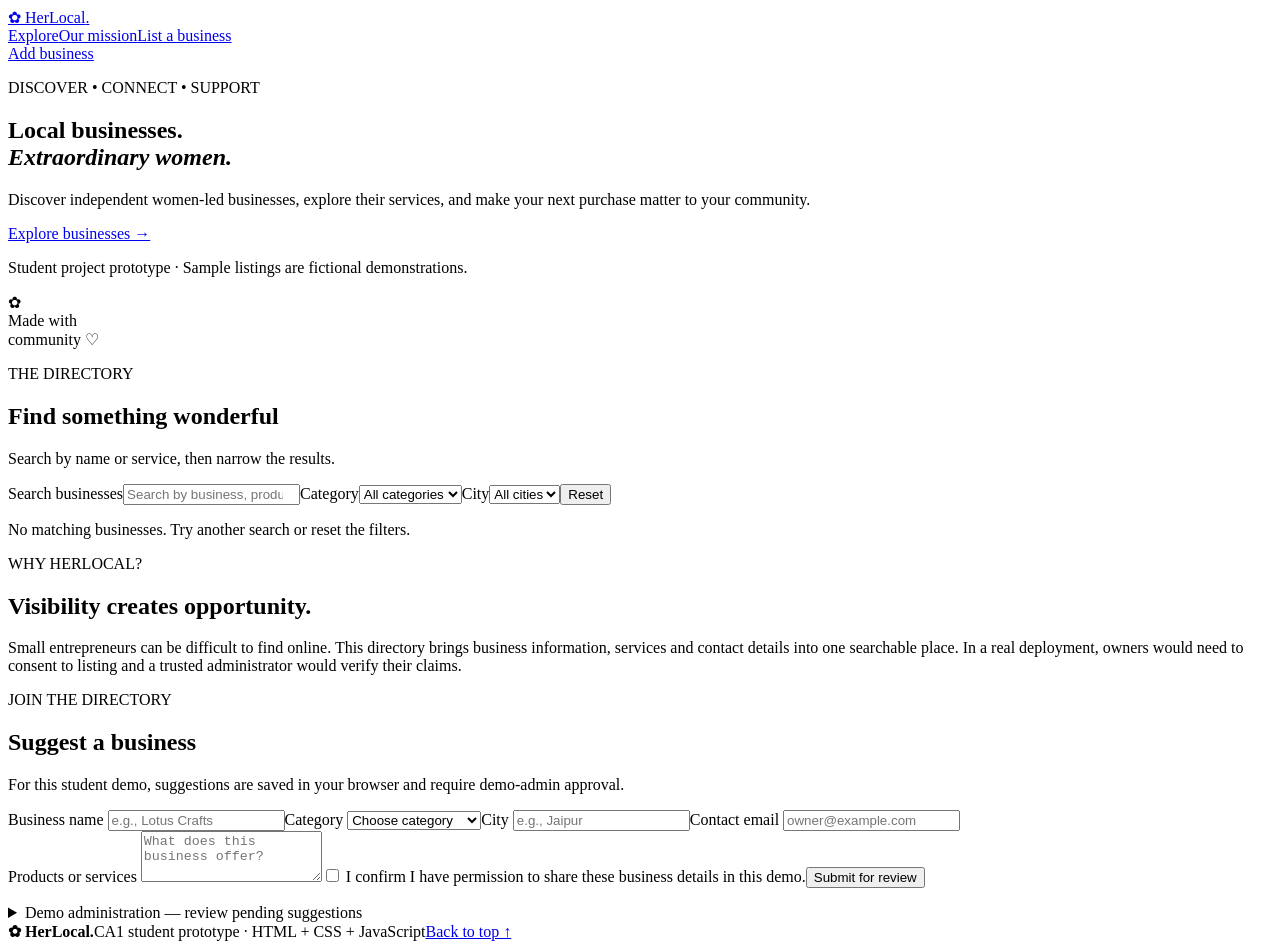
==== index.html @ 7a28ad36 "Added index.html" ====
<!doctype html>
<html lang="en">
<head>
  <meta charset="UTF-8">
  <meta name="viewport" content="width=device-width, initial-scale=1">
  <meta name="description" content="Discover local women-led businesses and services.">
  <title>HerLocal | Women-led business directory</title>
  <link rel="stylesheet" href="style.css">
  <script src="script.js" defer></script>
</head>
<body>
  <header class="site-header">
    <nav class="container nav" aria-label="Main navigation">
      <a class="brand" href="#home">✿ HerLocal<span class="brand-dot">.</span></a>
      <div class="nav-links"><a href="#directory">Explore</a><a href="#about">Our mission</a><a href="#submit">List a business</a></div>
      <a href="#submit" class="button small">Add business</a>
    </nav>
  </header>
  <main id="home">
    <section class="hero"><div class="container hero-layout"><div>
      <p class="eyebrow">DISCOVER • CONNECT • SUPPORT</p>
      <h1>Local businesses.<br><em>Extraordinary women.</em></h1>
      <p class="hero-copy">Discover independent women-led businesses, explore their services, and make your next purchase matter to your community.</p>
      <a class="button" href="#directory">Explore businesses →</a>
      <p class="demo-note">Student project prototype · Sample listings are fictional demonstrations.</p>
    </div><div class="hero-visual" aria-hidden="true"><span class="hero-symbol">✿</span><div class="hero-sticker">Made with<br>community ♡</div></div></div></section>
    <section id="directory" class="section container"><div class="section-heading"><div><p class="eyebrow">THE DIRECTORY</p><h2>Find something wonderful</h2><p>Search by name or service, then narrow the results.</p></div><span id="resultCount" class="result-count" aria-live="polite"></span></div>
      <div class="filters"><label class="sr-only" for="search">Search businesses</label><input id="search" type="search" placeholder="Search by business, product or service…"><label class="sr-only" for="category">Category</label><select id="category"><option value="all">All categories</option></select><label class="sr-only" for="city">City</label><select id="city"><option value="all">All cities</option></select><button class="button secondary" id="clearFilters" type="button">Reset</button></div>
      <div id="cards" class="card-grid" aria-live="polite"></div><p id="emptyState" class="empty hidden">No matching businesses. Try another search or reset the filters.</p>
    </section>
    <section id="about" class="mission"><div class="container mission-grid"><div><p class="eyebrow">WHY HERLOCAL?</p><h2>Visibility creates opportunity.</h2></div><p>Small entrepreneurs can be difficult to find online. This directory brings business information, services and contact details into one searchable place. In a real deployment, owners would need to consent to listing and a trusted administrator would verify their claims.</p></div></section>
    <section id="submit" class="section container"><div class="section-heading"><div><p class="eyebrow">JOIN THE DIRECTORY</p><h2>Suggest a business</h2><p>For this student demo, suggestions are saved in your browser and require demo-admin approval.</p></div></div>
      <form id="businessForm" class="form-panel"><div class="form-grid"><label>Business name <input name="name" maxlength="70" required placeholder="e.g., Lotus Crafts"></label><label>Category <select name="category" required><option value="">Choose category</option><option>Handmade</option><option>Food & Beverage</option><option>Clothing</option><option>Beauty & Wellness</option><option>Services</option></select></label><label>City <input name="city" maxlength="50" required placeholder="e.g., Jaipur"></label><label>Contact email <input name="email" type="email" maxlength="100" required placeholder="owner@example.com"></label></div><label>Products or services <textarea name="description" minlength="15" maxlength="300" required rows="3" placeholder="What does this business offer?"></textarea></label><label class="check"><input type="checkbox" name="consent" required> I confirm I have permission to share these business details in this demo.</label><button type="submit" class="button">Submit for review</button><p id="formStatus" role="status"></p></form>
    </section>
    <section id="admin" class="section admin-section container"><details><summary>Demo administration — review pending suggestions</summary><p class="demo-note">Learning-only client-side approval. This is not secure authentication or real identity verification.</p><div id="pending"></div></details></section>
  </main>
  <footer><div class="container footer-inner"><strong>✿ HerLocal.</strong><span>CA1 student prototype · HTML + CSS + JavaScript</span><a href="#home">Back to top ↑</a></div></footer>
  <dialog id="businessDialog" aria-labelledby="dialogTitle"><button class="close" id="closeDialog" aria-label="Close details">×</button><div id="dialogBody"></div></dialog>
</body>
</html>
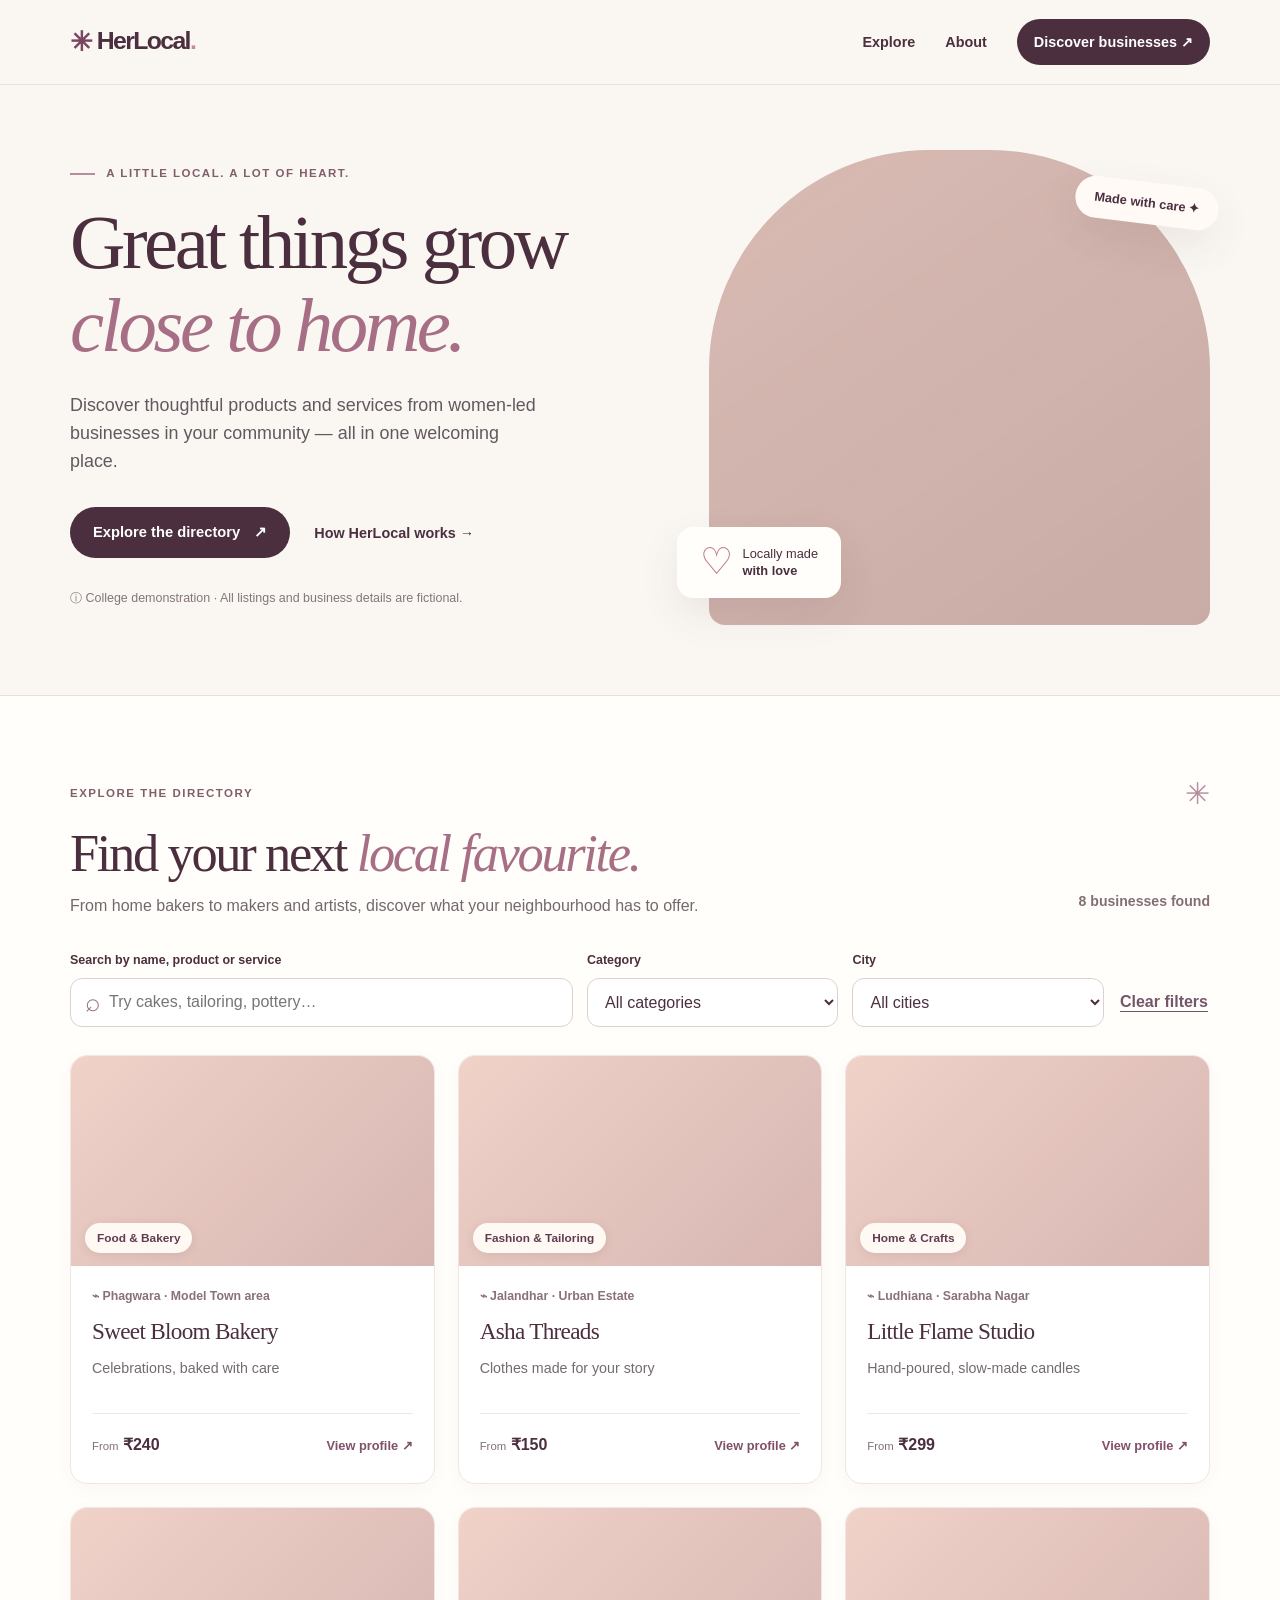
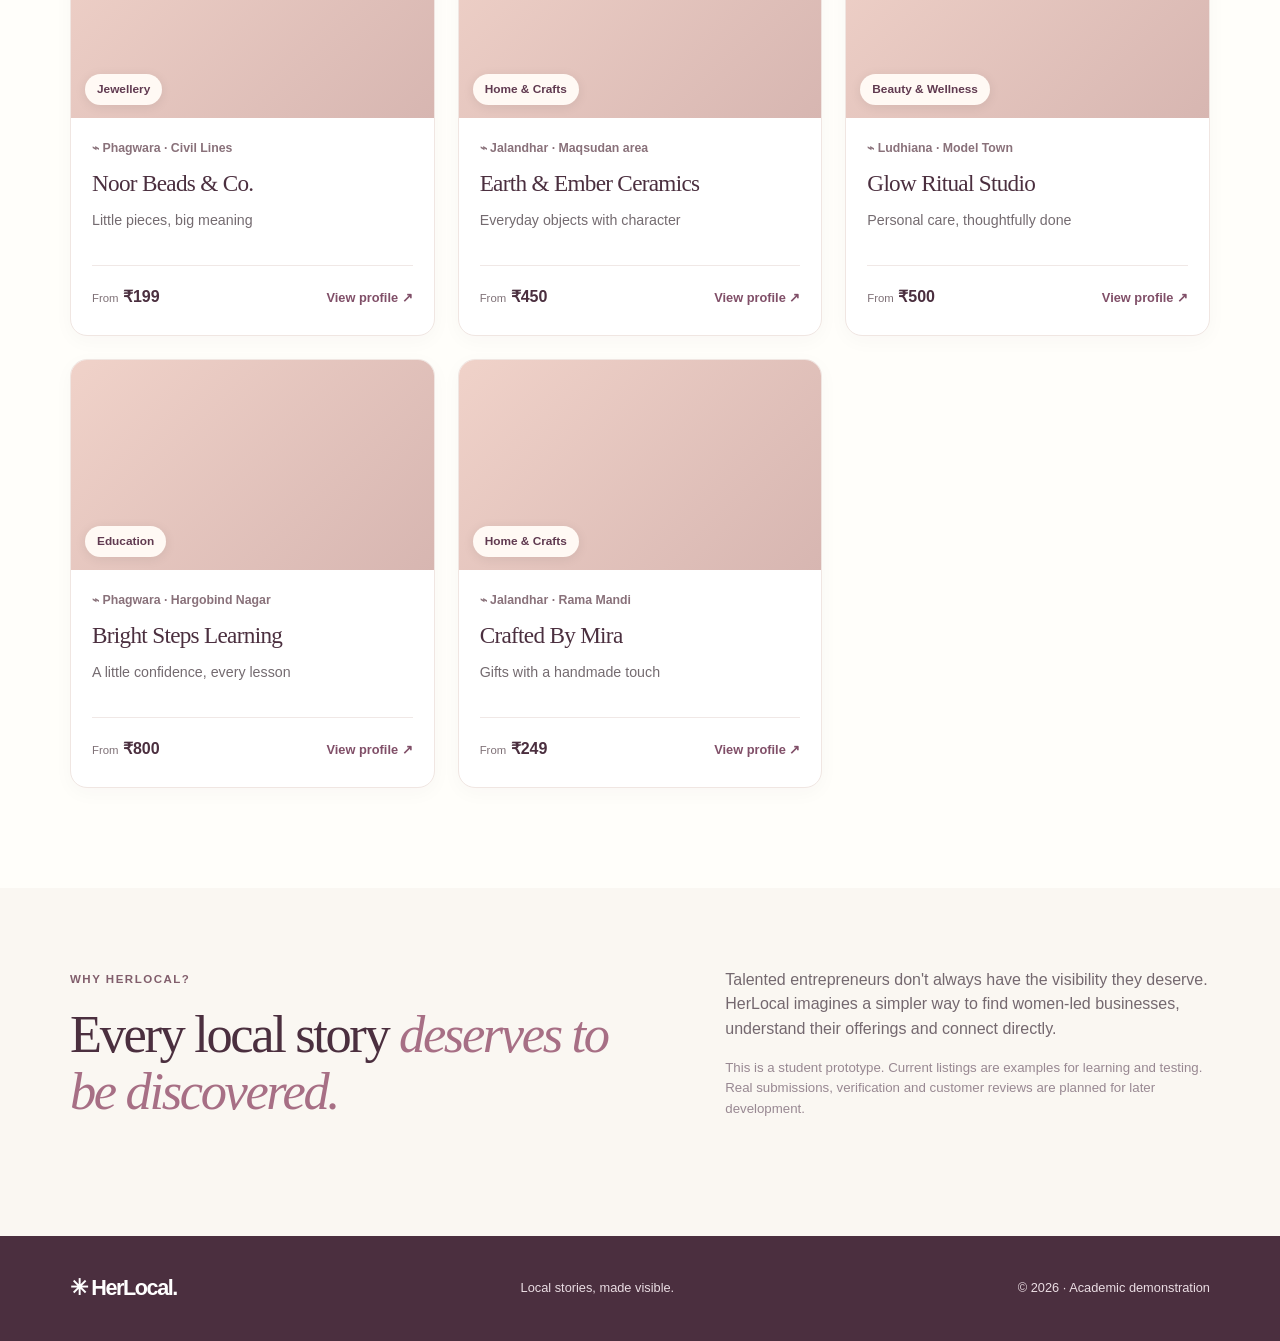
==== commit f5370aed: "Build directory and business profiles" ====
--- a/index.html
+++ b/index.html
@@ -1,40 +1,96 @@
-<!doctype html>
+<!DOCTYPE html>
 <html lang="en">
 <head>
   <meta charset="UTF-8">
-  <meta name="viewport" content="width=device-width, initial-scale=1">
-  <meta name="description" content="Discover local women-led businesses and services.">
-  <title>HerLocal | Women-led business directory</title>
-  <link rel="stylesheet" href="style.css">
-  <script src="script.js" defer></script>
+  <meta name="viewport" content="width=device-width, initial-scale=1.0">
+  <meta name="description" content="HerLocal is a college prototype for discovering women-led local businesses.">
+  <title>HerLocal | Discover women-led local businesses</title>
+  <link rel="stylesheet" href="css/style.css">
+  <script src="js/data.js" defer></script>
+  <script src="js/app.js" defer></script>
 </head>
 <body>
+  <a class="skip-link" href="#directory">Skip to directory</a>
+
   <header class="site-header">
-    <nav class="container nav" aria-label="Main navigation">
-      <a class="brand" href="#home">✿ HerLocal<span class="brand-dot">.</span></a>
-      <div class="nav-links"><a href="#directory">Explore</a><a href="#about">Our mission</a><a href="#submit">List a business</a></div>
-      <a href="#submit" class="button small">Add business</a>
+    <nav class="nav container" aria-label="Main navigation">
+      <a class="brand" href="#top" aria-label="HerLocal home"><span class="brand-mark" aria-hidden="true">✳</span> HerLocal<span class="brand-dot">.</span></a>
+      <div class="nav-links">
+        <a href="#directory">Explore</a>
+        <a href="#about">About</a>
+        <a class="nav-action" href="#directory">Discover businesses <span aria-hidden="true">↗</span></a>
+      </div>
     </nav>
   </header>
-  <main id="home">
-    <section class="hero"><div class="container hero-layout"><div>
-      <p class="eyebrow">DISCOVER • CONNECT • SUPPORT</p>
-      <h1>Local businesses.<br><em>Extraordinary women.</em></h1>
-      <p class="hero-copy">Discover independent women-led businesses, explore their services, and make your next purchase matter to your community.</p>
-      <a class="button" href="#directory">Explore businesses →</a>
-      <p class="demo-note">Student project prototype · Sample listings are fictional demonstrations.</p>
-    </div><div class="hero-visual" aria-hidden="true"><span class="hero-symbol">✿</span><div class="hero-sticker">Made with<br>community ♡</div></div></div></section>
-    <section id="directory" class="section container"><div class="section-heading"><div><p class="eyebrow">THE DIRECTORY</p><h2>Find something wonderful</h2><p>Search by name or service, then narrow the results.</p></div><span id="resultCount" class="result-count" aria-live="polite"></span></div>
-      <div class="filters"><label class="sr-only" for="search">Search businesses</label><input id="search" type="search" placeholder="Search by business, product or service…"><label class="sr-only" for="category">Category</label><select id="category"><option value="all">All categories</option></select><label class="sr-only" for="city">City</label><select id="city"><option value="all">All cities</option></select><button class="button secondary" id="clearFilters" type="button">Reset</button></div>
-      <div id="cards" class="card-grid" aria-live="polite"></div><p id="emptyState" class="empty hidden">No matching businesses. Try another search or reset the filters.</p>
+
+  <main id="top">
+    <section class="hero container" aria-labelledby="hero-title">
+      <div class="hero-copy">
+        <p class="eyebrow"><span class="eyebrow-line"></span> A little local. A lot of heart.</p>
+        <h1 id="hero-title">Great things grow <em>close to home.</em></h1>
+        <p class="hero-description">Discover thoughtful products and services from women-led businesses in your community — all in one welcoming place.</p>
+        <div class="hero-actions">
+          <a class="button button-primary" href="#directory">Explore the directory <span aria-hidden="true">↗</span></a>
+          <a class="text-link" href="#about">How HerLocal works <span aria-hidden="true">→</span></a>
+        </div>
+        <p class="prototype-note"><span aria-hidden="true">ⓘ</span> College demonstration · All listings and business details are fictional.</p>
+      </div>
+      <div class="hero-visual" role="img" aria-label="Illustrative stock photograph of an artisan making candles">
+        <span class="hero-corner-label">Made with care <span aria-hidden="true">✦</span></span>
+        <div class="hero-photo" aria-hidden="true"></div>
+        <div class="hero-visual-badge" aria-hidden="true"><span>♡</span><span>Locally made<br><strong>with love</strong></span></div>
+      </div>
     </section>
-    <section id="about" class="mission"><div class="container mission-grid"><div><p class="eyebrow">WHY HERLOCAL?</p><h2>Visibility creates opportunity.</h2></div><p>Small entrepreneurs can be difficult to find online. This directory brings business information, services and contact details into one searchable place. In a real deployment, owners would need to consent to listing and a trusted administrator would verify their claims.</p></div></section>
-    <section id="submit" class="section container"><div class="section-heading"><div><p class="eyebrow">JOIN THE DIRECTORY</p><h2>Suggest a business</h2><p>For this student demo, suggestions are saved in your browser and require demo-admin approval.</p></div></div>
-      <form id="businessForm" class="form-panel"><div class="form-grid"><label>Business name <input name="name" maxlength="70" required placeholder="e.g., Lotus Crafts"></label><label>Category <select name="category" required><option value="">Choose category</option><option>Handmade</option><option>Food & Beverage</option><option>Clothing</option><option>Beauty & Wellness</option><option>Services</option></select></label><label>City <input name="city" maxlength="50" required placeholder="e.g., Jaipur"></label><label>Contact email <input name="email" type="email" maxlength="100" required placeholder="owner@example.com"></label></div><label>Products or services <textarea name="description" minlength="15" maxlength="300" required rows="3" placeholder="What does this business offer?"></textarea></label><label class="check"><input type="checkbox" name="consent" required> I confirm I have permission to share these business details in this demo.</label><button type="submit" class="button">Submit for review</button><p id="formStatus" role="status"></p></form>
+
+    <section class="directory-section" id="directory" aria-labelledby="directory-title">
+      <div class="container">
+        <div class="section-topline"><span class="eyebrow">EXPLORE THE DIRECTORY</span><span class="section-decoration" aria-hidden="true">✳</span></div>
+        <div class="section-heading">
+          <div>
+            <h2 id="directory-title">Find your next <em>local favourite.</em></h2>
+            <p>From home bakers to makers and artists, discover what your neighbourhood has to offer.</p>
+          </div>
+          <p class="results-count" id="results-count" role="status" aria-live="polite">Loading businesses…</p>
+        </div>
+
+        <form class="filters" id="filters" role="search" autocomplete="off">
+          <div class="filter-field search-field">
+            <label for="search-input">Search by name, product or service</label>
+            <div class="input-wrap"><span aria-hidden="true">⌕</span><input id="search-input" name="query" type="search" placeholder="Try cakes, tailoring, pottery…"></div>
+          </div>
+          <div class="filter-field">
+            <label for="category-filter">Category</label>
+            <select id="category-filter" name="category"><option value="all">All categories</option></select>
+          </div>
+          <div class="filter-field">
+            <label for="city-filter">City</label>
+            <select id="city-filter" name="city"><option value="all">All cities</option></select>
+          </div>
+          <button class="reset-button" id="reset-filters" type="button">Clear filters</button>
+        </form>
+
+        <div class="business-grid" id="business-grid" aria-label="Business listings"></div>
+        <div class="empty-state" id="empty-state" hidden>
+          <span aria-hidden="true">✳</span>
+          <h3>No businesses found</h3>
+          <p>Try a different search term or reset your filters.</p>
+          <button class="button button-primary" id="empty-reset" type="button">Show all businesses</button>
+        </div>
+      </div>
     </section>
-    <section id="admin" class="section admin-section container"><details><summary>Demo administration — review pending suggestions</summary><p class="demo-note">Learning-only client-side approval. This is not secure authentication or real identity verification.</p><div id="pending"></div></details></section>
+
+    <section class="about-section container" id="about" aria-labelledby="about-title">
+      <div class="about-lead"><p class="eyebrow">WHY HERLOCAL?</p><h2 id="about-title">Every local story <em>deserves to be discovered.</em></h2></div>
+      <div class="about-copy"><p>Talented entrepreneurs don't always have the visibility they deserve. HerLocal imagines a simpler way to find women-led businesses, understand their offerings and connect directly.</p><p class="about-fineprint">This is a student prototype. Current listings are examples for learning and testing. Real submissions, verification and customer reviews are planned for later development.</p></div>
+    </section>
   </main>
-  <footer><div class="container footer-inner"><strong>✿ HerLocal.</strong><span>CA1 student prototype · HTML + CSS + JavaScript</span><a href="#home">Back to top ↑</a></div></footer>
-  <dialog id="businessDialog" aria-labelledby="dialogTitle"><button class="close" id="closeDialog" aria-label="Close details">×</button><div id="dialogBody"></div></dialog>
+
+  <footer class="site-footer"><div class="container footer-inner"><span class="brand brand-footer">✳ HerLocal.</span><span>Local stories, made visible.</span><span>© 2026 · Academic demonstration</span></div></footer>
+
+  <!-- Native dialog provides accessible modal behavior, including Escape to close. -->
+  <dialog id="profile-dialog" aria-labelledby="profile-title">
+    <button class="dialog-close" type="button" id="close-dialog" aria-label="Close business profile">×</button>
+    <div id="profile-content"></div>
+  </dialog>
 </body>
 </html>
--- a/css/style.css
+++ b/css/style.css
@@ -0,0 +1,668 @@
+/* HerLocal visual system: warm, accessible, minimal and responsive. */
+:root {
+  --ivory: #faf7f2;
+  --paper: #fffefa;
+  --plum: #4b2f3f;
+  --accent: #78465f;
+  --muted: #74686f;
+  --blush: #f4e5e4;
+  --line: #e8dedb;
+  --shadow: 0 16px 40px rgb(75 47 63 / 9%);
+}
+* {
+  box-sizing: border-box;
+}
+html {
+  scroll-behavior: smooth;
+}
+body {
+  margin: 0;
+  color: var(--plum);
+  background: var(--ivory);
+  font-family: "Segoe UI", Arial, sans-serif;
+  line-height: 1.55;
+}
+button, input, select {
+  font: inherit;
+}
+a {
+  color: inherit;
+  text-decoration: none;
+}
+button {
+  cursor: pointer;
+}
+img {
+  display: block;
+  width: 100%;
+}
+.container {
+  width: min(1140px, calc(100% - 44px));
+  margin-inline: auto;
+}
+:focus-visible {
+  outline: 3px solid #a16d90;
+  outline-offset: 3px;
+}
+.skip-link {
+  position: absolute;
+  left: 12px;
+  top: -80px;
+  z-index: 40;
+  background: white;
+  padding: 10px 15px;
+}
+.skip-link:focus {
+  top: 10px;
+}
+.site-header {
+  border-bottom: 1px solid #e9e1dd;
+  background: var(--ivory);
+}
+.nav {
+  display: flex;
+  min-height: 84px;
+  align-items: center;
+  justify-content: space-between;
+  gap: 24px;
+}
+.brand {
+  font-size: 1.55rem;
+  font-weight: 800;
+  letter-spacing: -.065em;
+  white-space: nowrap;
+}
+.brand-mark {
+  font-size: 1.7rem;
+  color: var(--accent);
+  vertical-align: -.08em;
+}
+.brand-dot {
+  color: #c08ca1;
+}
+.nav-links {
+  display: flex;
+  align-items: center;
+  gap: 30px;
+  font-size: .9rem;
+  font-weight: 600;
+}
+.nav-links a:not(.nav-action):hover, .text-link:hover {
+  color: var(--accent);
+}
+.nav-action {
+  background: var(--plum);
+  color: white;
+  padding: 12px 17px;
+  border-radius: 100px;
+}
+.nav-action:hover, .button-primary:hover {
+  background: #6a4357;
+}
+.hero {
+  min-height: 610px;
+  display: grid;
+  grid-template-columns: 1.08fr .92fr;
+  align-items: center;
+  gap: 50px;
+  padding-block: 64px 70px;
+}
+.eyebrow {
+  margin: 0;
+  font-weight: 800;
+  font-size: .72rem;
+  letter-spacing: .13em;
+  color: #815e6c;
+  text-transform: uppercase;
+}
+.eyebrow-line {
+  display: inline-block;
+  width: 25px;
+  height: 2px;
+  vertical-align: middle;
+  background: #b58da0;
+  margin-right: 7px;
+}
+h1, h2, h3, p {
+  margin-top: 0;
+}
+h1, h2 {
+  font-family: Georgia, "Times New Roman", serif;
+  letter-spacing: -.045em;
+  line-height: 1.08;
+}
+h1 {
+  font-size: clamp(3.15rem, 6vw, 5.6rem);
+  max-width: 650px;
+  margin: 19px 0 24px;
+  font-weight: 500;
+}
+h1 em, h2 em {
+  color: #a76f85;
+  font-weight: 400;
+}
+.hero-description {
+  font-size: 1.12rem;
+  max-width: 480px;
+  color: #635860;
+}
+.hero-actions {
+  display: flex;
+  flex-wrap: wrap;
+  align-items: center;
+  gap: 24px;
+  margin-top: 32px;
+}
+.button {
+  border: 0;
+  border-radius: 100px;
+  padding: 14px 23px;
+  display: inline-flex;
+  align-items: center;
+  justify-content: center;
+  gap: 14px;
+  font-weight: 700;
+  font-size: .92rem;
+  transition: background .2s, transform .2s;
+}
+.button:hover {
+  transform: translateY(-2px);
+}
+.button-primary {
+  color: white;
+  background: var(--plum);
+}
+.text-link {
+  font-size: .9rem;
+  font-weight: 700;
+}
+.prototype-note {
+  margin: 31px 0 0;
+  max-width: 460px;
+  color: #84757d;
+  font-size: .78rem;
+}
+.hero-visual {
+  height: 475px;
+  border-radius: 220px 220px 16px 16px;
+  position: relative;
+  background: #e4c7be;
+}
+.hero-photo {
+  width: 100%;
+  height: 100%;
+  border-radius: inherit;
+  background: linear-gradient(145deg, rgb(77 46 55 / 8%), rgb(77 46 55 / 18%)), url("https://images.pexels.com/photos/6755793/pexels-photo-6755793.jpeg?auto=compress&cs=tinysrgb&w=1200") center 42% / cover no-repeat;
+}
+.hero-corner-label {
+  position: absolute;
+  z-index: 1;
+  right: -9px;
+  top: 32px;
+  background: #fffaf6;
+  border-radius: 100px;
+  padding: 11px 19px;
+  font-size: .8rem;
+  font-weight: 700;
+  transform: rotate(7deg);
+  box-shadow: var(--shadow);
+}
+.hero-visual-badge {
+  position: absolute;
+  display: flex;
+  align-items: center;
+  gap: 10px;
+  left: -32px;
+  bottom: 27px;
+  border-radius: 16px;
+  background: var(--paper);
+  box-shadow: var(--shadow);
+  padding: 17px 23px;
+  font-size: .8rem;
+  line-height: 1.35;
+}
+.hero-visual-badge > span:first-child {
+  color: #b96e88;
+  font-size: 2.3rem;
+  line-height: 1;
+}
+.directory-section {
+  padding: 74px 0 100px;
+  background: #fffefa;
+  border-top: 1px solid var(--line);
+}
+.section-topline {
+  display: flex;
+  justify-content: space-between;
+  align-items: center;
+}
+.section-decoration {
+  font-size: 1.9rem;
+  color: #b58da0;
+}
+.section-heading {
+  display: flex;
+  align-items: flex-end;
+  justify-content: space-between;
+  gap: 24px;
+  margin: 8px 0 32px;
+}
+.section-heading h2, .about-section h2 {
+  margin-bottom: 12px;
+  max-width: 740px;
+  font-size: clamp(2.25rem, 4.1vw, 3.7rem);
+  font-weight: 400;
+}
+.section-heading p:not(.results-count), .about-copy p {
+  max-width: 630px;
+  color: var(--muted);
+  margin-bottom: 0;
+}
+.results-count {
+  white-space: nowrap;
+  color: #836e77;
+  font-size: .88rem;
+  font-weight: 700;
+  margin-bottom: 6px;
+}
+.filters {
+  display: grid;
+  grid-template-columns: minmax(220px, 2fr) minmax(155px, 1fr) minmax(155px, 1fr) auto;
+  align-items: end;
+  gap: 14px;
+  margin-bottom: 28px;
+}
+.filter-field label {
+  display: block;
+  margin-bottom: 8px;
+  font-size: .78rem;
+  font-weight: 750;
+}
+.filter-field input, .filter-field select, .input-wrap {
+  height: 49px;
+  width: 100%;
+  border: 1px solid #ddd0d1;
+  border-radius: 12px;
+  background: #fff;
+  color: var(--plum);
+}
+.filter-field select {
+  padding: 0 13px;
+}
+.input-wrap {
+  display: flex;
+  align-items: center;
+  gap: 8px;
+  padding: 0 14px;
+}
+.input-wrap > span {
+  color: #9a7887;
+  font-size: 1.65rem;
+  line-height: 1;
+}
+.input-wrap input {
+  border: 0;
+  outline: 0;
+  height: 100%;
+  background: none;
+  min-width: 0;
+  padding: 0;
+}
+.input-wrap:focus-within {
+  outline: 3px solid #d6b8c8;
+}
+.reset-button {
+  border: 0;
+  background: none;
+  color: #76566a;
+  font-weight: 750;
+  text-decoration: underline;
+  text-underline-offset: 4px;
+  padding: 12px 2px;
+}
+.business-grid {
+  display: grid;
+  grid-template-columns: repeat(3, minmax(0, 1fr));
+  gap: 23px;
+}
+.business-card {
+  min-width: 0;
+  overflow: hidden;
+  border-radius: 17px;
+  border: 1px solid #f0e6e2;
+  background: white;
+  box-shadow: 0 5px 20px rgb(75 47 63 / 3%);
+  transition: transform .2s ease, box-shadow .2s ease;
+}
+.business-card:hover {
+  transform: translateY(-5px);
+  box-shadow: var(--shadow);
+}
+.card-image-area {
+  position: relative;
+  height: 210px;
+  background: linear-gradient(135deg, #f0d2c9, #d7b6b1);
+  overflow: hidden;
+}
+.card-image-area img {
+  width: 100%;
+  height: 100%;
+  object-fit: cover;
+}
+.card-image-area img.image-unavailable, img.image-unavailable {
+  opacity: 0;
+}
+.category-pill {
+  position: absolute;
+  left: 14px;
+  bottom: 13px;
+  font-size: .74rem;
+  font-weight: 750;
+  padding: 6px 12px;
+  border-radius: 100px;
+  color: #603a50;
+  background: #fff9f4;
+  box-shadow: 0 2px 12px rgb(0 0 0 / 8%);
+}
+.card-body {
+  padding: 21px 21px 19px;
+}
+.card-place {
+  color: #89717a;
+  font-size: .77rem;
+  font-weight: 700;
+  margin-bottom: 8px;
+}
+.card-body h3 {
+  font-family: Georgia, "Times New Roman", serif;
+  font-weight: 500;
+  letter-spacing: -.03em;
+  font-size: 1.45rem;
+  margin: 0 0 7px;
+}
+.card-tagline {
+  color: #746b70;
+  font-size: .89rem;
+  min-height: 41px;
+  margin-bottom: 15px;
+}
+.card-bottom {
+  border-top: 1px solid #f0e8e6;
+  display: flex;
+  justify-content: space-between;
+  align-items: center;
+  gap: 8px;
+  padding-top: 14px;
+}
+.card-bottom small {
+  color: #7f7177;
+  font-size: .71rem;
+}
+.card-bottom strong {
+  font-size: 1rem;
+}
+.view-button {
+  border: 0;
+  background: transparent;
+  color: #804f68;
+  font-weight: 800;
+  font-size: .8rem;
+  padding: 8px 0;
+  text-align: right;
+}
+.view-button:hover {
+  text-decoration: underline;
+  text-underline-offset: 4px;
+}
+.empty-state {
+  text-align: center;
+  padding: 70px 18px;
+  background: #faf6f2;
+  border-radius: 17px;
+}
+.empty-state[hidden] {
+  display: none;
+}
+.empty-state > span {
+  font-size: 3rem;
+  color: #b68b9e;
+}
+.empty-state h3 {
+  margin: 0 0 7px;
+  font-size: 1.45rem;
+}
+.empty-state p {
+  color: var(--muted);
+  margin-bottom: 20px;
+}
+.about-section {
+  padding-block: 80px 100px;
+  display: grid;
+  grid-template-columns: 1fr .85fr;
+  gap: 85px;
+  align-items: center;
+}
+.about-lead .eyebrow {
+  margin-bottom: 17px;
+}
+.about-copy p {
+  margin-bottom: 16px;
+}
+.about-copy .about-fineprint {
+  font-size: .83rem;
+  color: #988892;
+}
+.site-footer {
+  background: var(--plum);
+  color: #eadde3;
+}
+.footer-inner {
+  min-height: 105px;
+  display: flex;
+  align-items: center;
+  justify-content: space-between;
+  gap: 20px;
+  font-size: .8rem;
+}
+.brand-footer {
+  color: #fff;
+  font-size: 1.35rem;
+}
+#profile-dialog {
+  width: min(800px, calc(100% - 26px));
+  max-height: min(90vh, 850px);
+  overflow: auto;
+  padding: 0;
+  border: 0;
+  border-radius: 19px;
+  background: #fffefa;
+  color: var(--plum);
+  box-shadow: 0 25px 90px rgb(36 20 28 / 25%);
+}
+#profile-dialog::backdrop {
+  background: rgb(31 22 30 / 62%);
+  backdrop-filter: blur(3px);
+}
+.dialog-close {
+  position: sticky;
+  float: right;
+  right: 15px;
+  top: 14px;
+  z-index: 2;
+  width: 39px;
+  height: 39px;
+  border: 0;
+  border-radius: 50%;
+  background: white;
+  color: var(--plum);
+  box-shadow: 0 4px 16px rgb(0 0 0 / 12%);
+  font-size: 1.6rem;
+  line-height: 1;
+}
+.profile-photo {
+  width: 100%;
+  height: 265px;
+  object-fit: cover;
+  background: #ead4ce;
+}
+.profile-text {
+  padding: 30px 36px 35px;
+}
+.profile-text h2 {
+  font-size: clamp(2.1rem, 5vw, 3rem);
+  font-weight: 500;
+  margin: 12px 0;
+}
+.profile-description {
+  color: #706269;
+}
+.profile-facts {
+  display: grid;
+  grid-template-columns: repeat(2, minmax(0,1fr));
+  gap: 13px;
+  margin: 25px 0;
+}
+.detail-fact {
+  background: #f8f1ed;
+  border-radius: 11px;
+  padding: 13px 16px;
+}
+.detail-label {
+  color: #8b7781;
+  display: block;
+  font-size: .74rem;
+  font-weight: 700;
+  margin-bottom: 5px;
+}
+.detail-fact strong {
+  font-size: .89rem;
+}
+.offerings-title {
+  font-family: Georgia, serif;
+  font-size: 1.5rem;
+  font-weight: 500;
+}
+.offerings-list {
+  list-style: none;
+  padding: 0;
+  margin: 10px 0 25px;
+}
+.offerings-list li {
+  display: flex;
+  justify-content: space-between;
+  gap: 15px;
+  padding: 12px 0;
+  border-bottom: 1px solid #eee3e1;
+  font-size: .9rem;
+}
+.offerings-list strong {
+  white-space: nowrap;
+}
+.profile-note {
+  color: #8b7c83;
+  font-size: .78rem;
+  padding-top: 12px;
+  border-top: 1px solid #eee3e1;
+}
+@media (max-width: 950px) {
+  .hero {
+    gap: 35px;
+    min-height: unset;
+  }
+  .hero-visual {
+    height: 415px;
+  }
+  .filters {
+    grid-template-columns: repeat(2, minmax(0, 1fr));
+  }
+  .search-field {
+    grid-column: 1 / -1;
+  }
+  .business-grid {
+    grid-template-columns: repeat(2, minmax(0, 1fr));
+  }
+}
+@media (max-width: 680px) {
+  .container {
+    width: min(100% - 30px, 1140px);
+  }
+  .nav {
+    min-height: 70px;
+  }
+  .brand {
+    font-size: 1.37rem;
+  }
+  .nav-links {
+    gap: 12px;
+    font-size: .78rem;
+  }
+  .nav-action {
+    display: none;
+  }
+  .hero {
+    display: flex;
+    flex-direction: column;
+    align-items: stretch;
+    padding-block: 47px 65px;
+    gap: 34px;
+  }
+  h1 {
+    font-size: clamp(2.9rem, 13vw, 4.2rem);
+  }
+  .hero-visual {
+    height: 320px;
+    width: calc(100% - 20px);
+    margin-inline: auto;
+  }
+  .hero-visual-badge {
+    left: -11px;
+  }
+  .directory-section {
+    padding-block: 55px 70px;
+  }
+  .section-heading {
+    display: block;
+  }
+  .results-count {
+    margin-top: 14px;
+  }
+  .filters {
+    grid-template-columns: 1fr 1fr;
+  }
+  .reset-button {
+    grid-column: 1 / -1;
+    justify-self: start;
+  }
+  .business-grid {
+    grid-template-columns: 1fr;
+  }
+  .card-image-area {
+    height: 230px;
+  }
+  .about-section {
+    grid-template-columns: 1fr;
+    gap: 12px;
+    padding-block: 65px;
+  }
+  .footer-inner {
+    flex-wrap: wrap;
+    justify-content: center;
+    text-align: center;
+    padding-block: 28px;
+  }
+  .profile-text {
+    padding: 22px;
+  }
+  .profile-facts {
+    grid-template-columns: 1fr;
+  }
+}
+@media (prefers-reduced-motion: reduce) {
+  html {
+    scroll-behavior: auto;
+  }
+  *, *::before, *::after {
+    animation-duration: .01ms !important;
+    transition-duration: .01ms !important;
+  }
+}
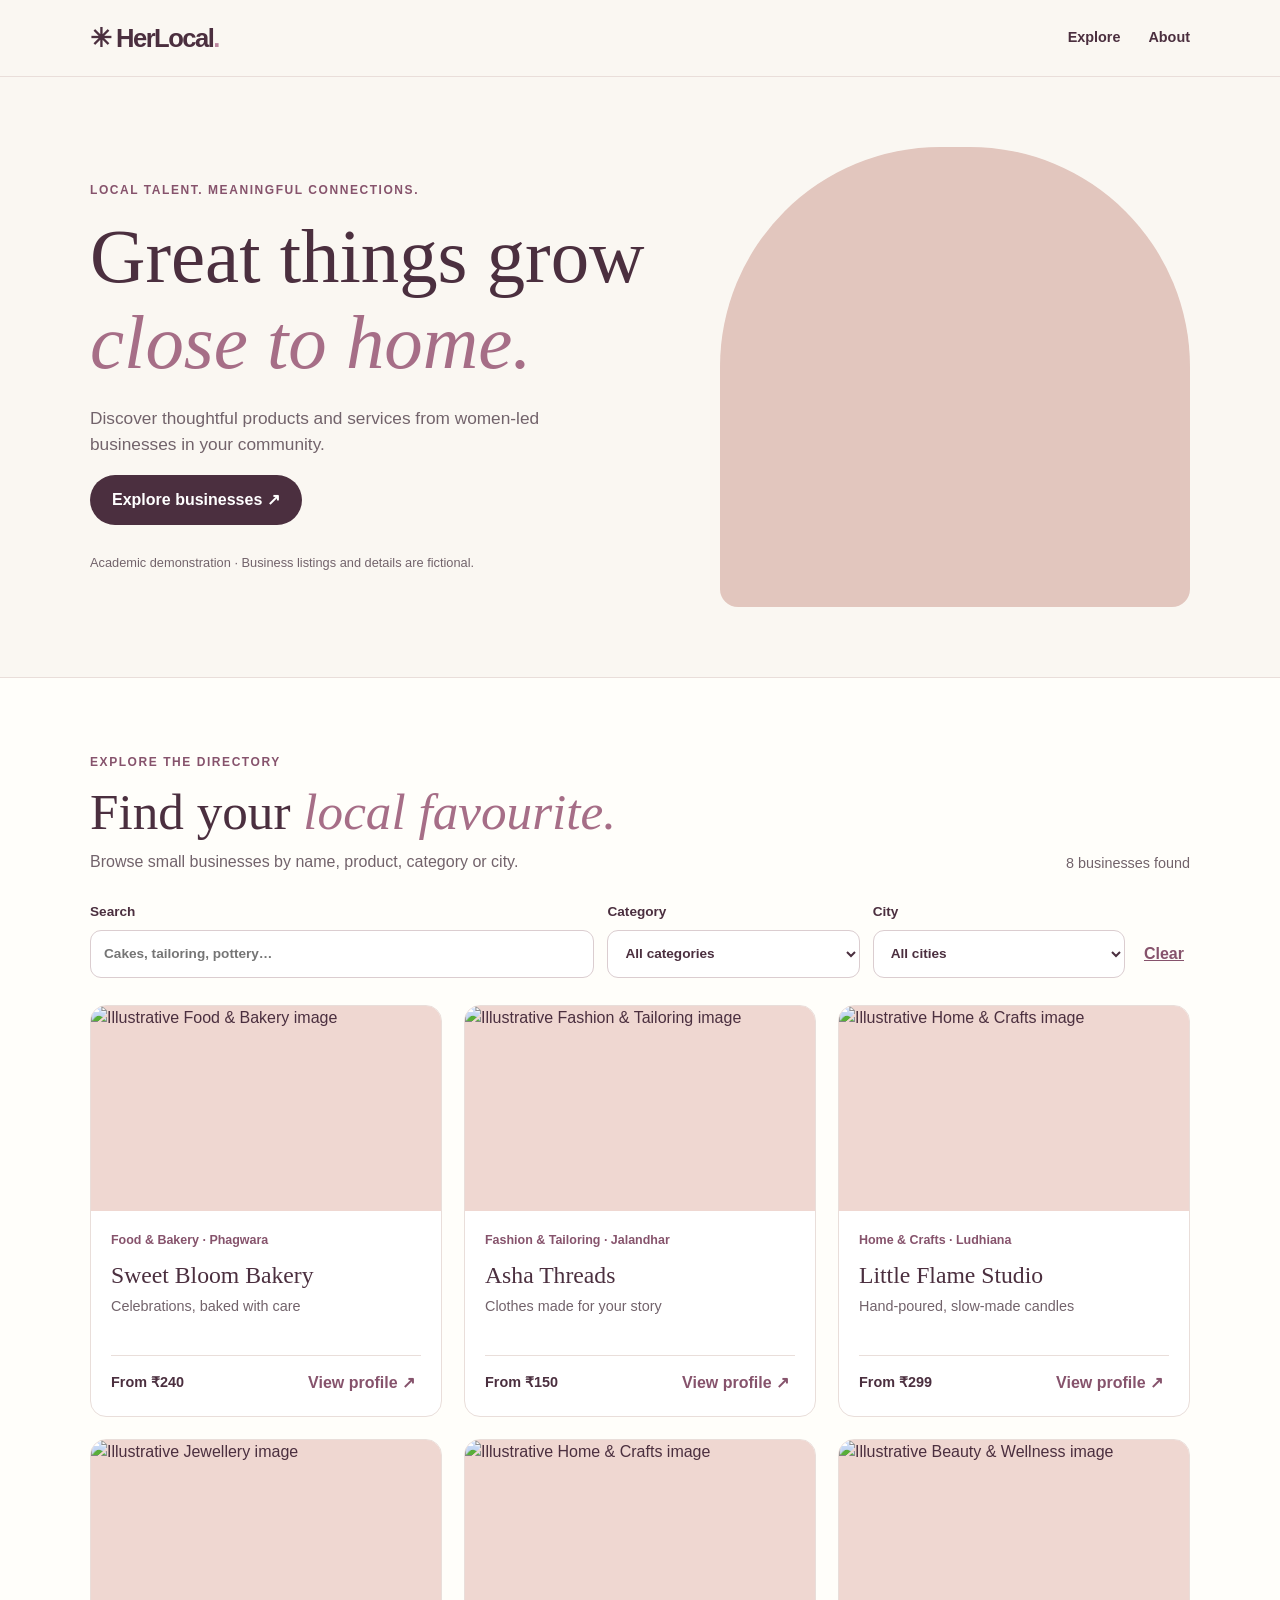
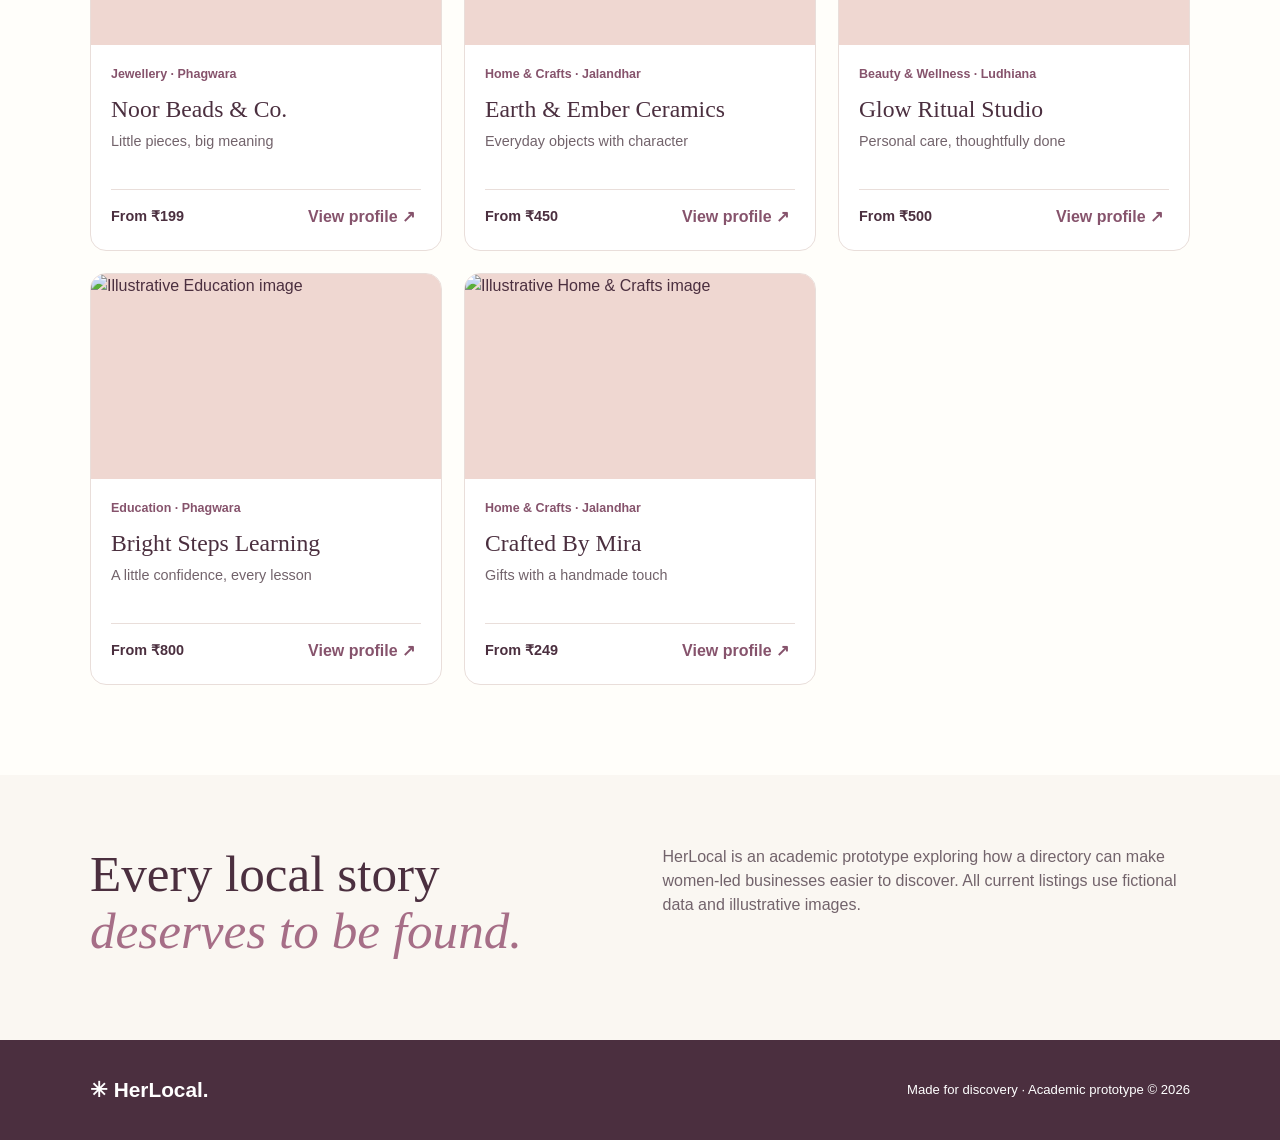
==== commit bff01a71: "Refine HerLocal directory and profiles" ====
--- a/index.html
+++ b/index.html
@@ -2,94 +2,83 @@
 <html lang="en">
 <head>
   <meta charset="UTF-8">
-  <meta name="viewport" content="width=device-width, initial-scale=1.0">
-  <meta name="description" content="HerLocal is a college prototype for discovering women-led local businesses.">
-  <title>HerLocal | Discover women-led local businesses</title>
+  <meta name="viewport" content="width=device-width, initial-scale=1">
+  <meta name="description" content="Discover local women-led businesses with HerLocal.">
+  <title>HerLocal | Discover local businesses</title>
   <link rel="stylesheet" href="css/style.css">
+  <!-- Data loads before the app because the app reads the businesses array. -->
   <script src="js/data.js" defer></script>
   <script src="js/app.js" defer></script>
 </head>
 <body>
-  <a class="skip-link" href="#directory">Skip to directory</a>
+  <a class="skip-link" href="#directory">Skip to businesses</a>
 
   <header class="site-header">
-    <nav class="nav container" aria-label="Main navigation">
-      <a class="brand" href="#top" aria-label="HerLocal home"><span class="brand-mark" aria-hidden="true">✳</span> HerLocal<span class="brand-dot">.</span></a>
+    <nav class="container nav" aria-label="Main navigation">
+      <a class="brand" href="#top">✳ HerLocal<span>.</span></a>
       <div class="nav-links">
         <a href="#directory">Explore</a>
         <a href="#about">About</a>
-        <a class="nav-action" href="#directory">Discover businesses <span aria-hidden="true">↗</span></a>
       </div>
     </nav>
   </header>
 
   <main id="top">
-    <section class="hero container" aria-labelledby="hero-title">
-      <div class="hero-copy">
-        <p class="eyebrow"><span class="eyebrow-line"></span> A little local. A lot of heart.</p>
+    <section class="container hero" aria-labelledby="hero-title">
+      <div>
+        <p class="eyebrow">Local talent. Meaningful connections.</p>
         <h1 id="hero-title">Great things grow <em>close to home.</em></h1>
-        <p class="hero-description">Discover thoughtful products and services from women-led businesses in your community — all in one welcoming place.</p>
-        <div class="hero-actions">
-          <a class="button button-primary" href="#directory">Explore the directory <span aria-hidden="true">↗</span></a>
-          <a class="text-link" href="#about">How HerLocal works <span aria-hidden="true">→</span></a>
-        </div>
-        <p class="prototype-note"><span aria-hidden="true">ⓘ</span> College demonstration · All listings and business details are fictional.</p>
+        <p class="intro">Discover thoughtful products and services from women-led businesses in your community.</p>
+        <a class="button" href="#directory">Explore businesses ↗</a>
+        <p class="disclaimer">Academic demonstration · Business listings and details are fictional.</p>
       </div>
-      <div class="hero-visual" role="img" aria-label="Illustrative stock photograph of an artisan making candles">
-        <span class="hero-corner-label">Made with care <span aria-hidden="true">✦</span></span>
-        <div class="hero-photo" aria-hidden="true"></div>
-        <div class="hero-visual-badge" aria-hidden="true"><span>♡</span><span>Locally made<br><strong>with love</strong></span></div>
-      </div>
+      <div class="hero-image" role="img" aria-label="Illustrative photograph of handmade candles"></div>
     </section>
 
     <section class="directory-section" id="directory" aria-labelledby="directory-title">
       <div class="container">
-        <div class="section-topline"><span class="eyebrow">EXPLORE THE DIRECTORY</span><span class="section-decoration" aria-hidden="true">✳</span></div>
+        <p class="eyebrow">Explore the directory</p>
         <div class="section-heading">
           <div>
-            <h2 id="directory-title">Find your next <em>local favourite.</em></h2>
-            <p>From home bakers to makers and artists, discover what your neighbourhood has to offer.</p>
+            <h2 id="directory-title">Find your <em>local favourite.</em></h2>
+            <p>Browse small businesses by name, product, category or city.</p>
           </div>
-          <p class="results-count" id="results-count" role="status" aria-live="polite">Loading businesses…</p>
+          <p id="results-count" role="status" aria-live="polite"></p>
         </div>
 
-        <form class="filters" id="filters" role="search" autocomplete="off">
-          <div class="filter-field search-field">
-            <label for="search-input">Search by name, product or service</label>
-            <div class="input-wrap"><span aria-hidden="true">⌕</span><input id="search-input" name="query" type="search" placeholder="Try cakes, tailoring, pottery…"></div>
-          </div>
-          <div class="filter-field">
-            <label for="category-filter">Category</label>
-            <select id="category-filter" name="category"><option value="all">All categories</option></select>
-          </div>
-          <div class="filter-field">
-            <label for="city-filter">City</label>
-            <select id="city-filter" name="city"><option value="all">All cities</option></select>
-          </div>
-          <button class="reset-button" id="reset-filters" type="button">Clear filters</button>
+        <form class="filters" id="filters" role="search">
+          <label>Search
+            <input type="search" id="search" placeholder="Cakes, tailoring, pottery…">
+          </label>
+          <label>Category
+            <select id="category"><option value="all">All categories</option></select>
+          </label>
+          <label>City
+            <select id="city"><option value="all">All cities</option></select>
+          </label>
+          <button class="clear-button" id="clear" type="button">Clear</button>
         </form>
 
-        <div class="business-grid" id="business-grid" aria-label="Business listings"></div>
+        <div class="business-grid" id="business-grid"></div>
         <div class="empty-state" id="empty-state" hidden>
-          <span aria-hidden="true">✳</span>
           <h3>No businesses found</h3>
-          <p>Try a different search term or reset your filters.</p>
-          <button class="button button-primary" id="empty-reset" type="button">Show all businesses</button>
+          <p>Try another search or reset the filters.</p>
+          <button class="button" id="empty-reset" type="button">Show all businesses</button>
         </div>
       </div>
     </section>
 
-    <section class="about-section container" id="about" aria-labelledby="about-title">
-      <div class="about-lead"><p class="eyebrow">WHY HERLOCAL?</p><h2 id="about-title">Every local story <em>deserves to be discovered.</em></h2></div>
-      <div class="about-copy"><p>Talented entrepreneurs don't always have the visibility they deserve. HerLocal imagines a simpler way to find women-led businesses, understand their offerings and connect directly.</p><p class="about-fineprint">This is a student prototype. Current listings are examples for learning and testing. Real submissions, verification and customer reviews are planned for later development.</p></div>
+    <section class="container about" id="about">
+      <h2>Every local story <em>deserves to be found.</em></h2>
+      <p>HerLocal is an academic prototype exploring how a directory can make women-led businesses easier to discover. All current listings use fictional data and illustrative images.</p>
     </section>
   </main>
 
-  <footer class="site-footer"><div class="container footer-inner"><span class="brand brand-footer">✳ HerLocal.</span><span>Local stories, made visible.</span><span>© 2026 · Academic demonstration</span></div></footer>
+  <footer><div class="container footer-content"><strong>✳ HerLocal.</strong><span>Made for discovery · Academic prototype © 2026</span></div></footer>
 
-  <!-- Native dialog provides accessible modal behavior, including Escape to close. -->
+  <!-- A native dialog supports keyboard focus and Escape-to-close behavior. -->
   <dialog id="profile-dialog" aria-labelledby="profile-title">
-    <button class="dialog-close" type="button" id="close-dialog" aria-label="Close business profile">×</button>
+    <button class="dialog-close" id="close-dialog" type="button" aria-label="Close profile">×</button>
     <div id="profile-content"></div>
   </dialog>
 </body>
--- a/css/style.css
+++ b/css/style.css
@@ -1,668 +1,115 @@
-/* HerLocal visual system: warm, accessible, minimal and responsive. */
+/* Shared colours and spacing keep the interface consistent. */
 :root {
-  --ivory: #faf7f2;
-  --paper: #fffefa;
+  --bg: #faf7f2;
+  --white: #fffefa;
   --plum: #4b2f3f;
-  --accent: #78465f;
-  --muted: #74686f;
-  --blush: #f4e5e4;
-  --line: #e8dedb;
-  --shadow: 0 16px 40px rgb(75 47 63 / 9%);
+  --accent: #86536c;
+  --muted: #72636b;
+  --line: #e9deda;
 }
-* {
-  box-sizing: border-box;
+* { box-sizing: border-box; }
+html { scroll-behavior: smooth; }
+body { margin: 0; background: var(--bg); color: var(--plum); font: 16px/1.5 'Segoe UI', Arial, sans-serif; }
+button, input, select { font: inherit; }
+button { cursor: pointer; }
+a { color: inherit; text-decoration: none; }
+img { display: block; width: 100%; }
+h1, h2, h3, p { margin-top: 0; }
+h1, h2, .card-title { font-family: Georgia, serif; font-weight: 400; line-height: 1.12; }
+em { color: #a66e87; font-weight: 400; }
+.container { width: min(1100px, calc(100% - 36px)); margin-inline: auto; }
+:focus-visible { outline: 3px solid #a66e87; outline-offset: 3px; }
+.skip-link { position: absolute; top: -60px; left: 12px; padding: 8px 12px; z-index: 10; background: white; }
+.skip-link:focus { top: 10px; }
+
+/* Navigation and introduction */
+.site-header { border-bottom: 1px solid var(--line); }
+.nav, .nav-links, .footer-content { display: flex; align-items: center; justify-content: space-between; gap: 20px; }
+.nav { min-height: 76px; }
+.brand { font-size: 1.6rem; font-weight: 800; letter-spacing: -.06em; }
+.brand span { color: #ba869e; }
+.nav-links { gap: 28px; font-size: .9rem; font-weight: 600; }
+.nav-links a:hover { color: var(--accent); }
+.hero { display: grid; grid-template-columns: 1.1fr .9fr; align-items: center; gap: 55px; padding-block: 70px; }
+.eyebrow { color: var(--accent); font-size: .75rem; text-transform: uppercase; letter-spacing: .13em; font-weight: 700; }
+h1 { max-width: 650px; font-size: clamp(3rem, 6vw, 5.4rem); margin: 15px 0 20px; }
+.intro { max-width: 470px; color: var(--muted); font-size: 1.08rem; }
+.button { display: inline-block; background: var(--plum); color: white; padding: 13px 22px; border: 0; border-radius: 50px; font-weight: 700; }
+.button:hover { background: #6e455b; }
+.disclaimer { margin: 28px 0 0; font-size: .8rem; color: var(--muted); }
+.hero-image {
+  min-height: 460px; border-radius: 220px 220px 18px 18px;
+  background: #e2c6be url('https://images.pexels.com/photos/6755793/pexels-photo-6755793.jpeg?auto=compress&cs=tinysrgb&w=1200') center / cover;
 }
-html {
-  scroll-behavior: smooth;
+
+/* Filters and listing cards */
+.directory-section { background: var(--white); border-top: 1px solid var(--line); padding-block: 75px 90px; }
+.section-heading { display: flex; align-items: end; justify-content: space-between; gap: 24px; margin: 8px 0 28px; }
+.section-heading h2, .about h2 { font-size: clamp(2.2rem, 4vw, 3.4rem); margin-bottom: 10px; }
+.section-heading p, .about p { color: var(--muted); margin-bottom: 0; }
+#results-count { white-space: nowrap; font-size: .9rem; }
+.filters { display: grid; grid-template-columns: 2fr 1fr 1fr auto; gap: 13px; align-items: end; margin-bottom: 27px; }
+.filters label { display: grid; gap: 7px; font-size: .85rem; font-weight: 700; }
+.filters input, .filters select { width: 100%; min-width: 0; height: 48px; padding-inline: 13px; color: var(--plum); background: white; border: 1px solid #dbcdd0; border-radius: 11px; }
+.clear-button { height: 48px; border: 0; background: transparent; color: var(--accent); text-decoration: underline; font-weight: 700; }
+.business-grid { display: grid; grid-template-columns: repeat(3, minmax(0, 1fr)); gap: 22px; }
+.business-card { background: white; border: 1px solid var(--line); border-radius: 16px; overflow: hidden; transition: transform .2s, box-shadow .2s; }
+.business-card:hover { transform: translateY(-4px); box-shadow: 0 14px 30px #4b2f3f16; }
+.card-image { width: 100%; height: 205px; object-fit: cover; background: #efd7d1; }
+.card-content { padding: 20px; }
+.card-category, .card-place { font-size: .78rem; color: var(--accent); font-weight: 700; }
+.card-title { font-size: 1.48rem; margin: 9px 0 8px; }
+.card-tagline { color: var(--muted); min-height: 44px; font-size: .9rem; }
+.card-bottom { border-top: 1px solid var(--line); padding-top: 14px; display: flex; justify-content: space-between; align-items: center; gap: 12px; }
+.card-bottom strong { font-size: .9rem; }
+.view-button { border: none; background: transparent; color: var(--accent); font-weight: 800; }
+.view-button:hover { text-decoration: underline; }
+.empty-state { text-align: center; padding: 50px 20px; border-radius: 14px; background: var(--bg); }
+.empty-state[hidden] { display: none; }
+
+/* Profile uses the browser's built-in modal, not an external library. */
+#profile-dialog { width: min(760px, calc(100% - 28px)); max-height: 90vh; padding: 0; border: 0; border-radius: 18px; color: var(--plum); background: white; overflow: auto; }
+#profile-dialog::backdrop { background: #24151ec2; }
+.dialog-close { position: sticky; float: right; top: 12px; right: 12px; z-index: 1; width: 40px; height: 40px; border: 0; border-radius: 50%; background: white; font-size: 1.7rem; box-shadow: 0 3px 12px #0002; }
+.profile-photo { width: 100%; height: 250px; object-fit: cover; background: #efd7d1; }
+.profile-body { padding: 25px 32px 32px; }
+.profile-body h2 { font-size: 2.7rem; margin: 8px 0 12px; }
+.profile-body h3 { margin: 28px 0 12px; }
+.profile-description, .profile-note { color: var(--muted); }
+.profile-facts { display: grid; grid-template-columns: repeat(2, minmax(0, 1fr)); gap: 12px; margin: 24px 0; }
+.fact { background: var(--bg); padding: 12px; border-radius: 9px; }
+.fact small { display: block; color: var(--muted); }
+.offerings { list-style: none; padding: 0; margin: 0; }
+.offerings li { display: flex; justify-content: space-between; gap: 15px; border-bottom: 1px solid var(--line); padding: 10px 0; }
+.offerings strong { white-space: nowrap; }
+.profile-note { margin: 25px 0 0; font-size: .78rem; }
+.about { display: grid; grid-template-columns: 1fr 1fr; gap: 45px; padding-block: 70px; }
+footer { background: var(--plum); color: white; }
+.footer-content { min-height: 100px; font-size: .82rem; }
+.footer-content strong { font-size: 1.3rem; }
+
+@media (max-width: 850px) {
+  .hero { gap: 24px; }
+  .hero-image { min-height: 370px; }
+  .filters { grid-template-columns: repeat(2, minmax(0, 1fr)); }
+  .business-grid { grid-template-columns: repeat(2, minmax(0, 1fr)); }
 }
-body {
-  margin: 0;
-  color: var(--plum);
-  background: var(--ivory);
-  font-family: "Segoe UI", Arial, sans-serif;
-  line-height: 1.55;
-}
-button, input, select {
-  font: inherit;
-}
-a {
-  color: inherit;
-  text-decoration: none;
-}
-button {
-  cursor: pointer;
-}
-img {
-  display: block;
-  width: 100%;
-}
-.container {
-  width: min(1140px, calc(100% - 44px));
-  margin-inline: auto;
-}
-:focus-visible {
-  outline: 3px solid #a16d90;
-  outline-offset: 3px;
-}
-.skip-link {
-  position: absolute;
-  left: 12px;
-  top: -80px;
-  z-index: 40;
-  background: white;
-  padding: 10px 15px;
-}
-.skip-link:focus {
-  top: 10px;
-}
-.site-header {
-  border-bottom: 1px solid #e9e1dd;
-  background: var(--ivory);
-}
-.nav {
-  display: flex;
-  min-height: 84px;
-  align-items: center;
-  justify-content: space-between;
-  gap: 24px;
-}
-.brand {
-  font-size: 1.55rem;
-  font-weight: 800;
-  letter-spacing: -.065em;
-  white-space: nowrap;
-}
-.brand-mark {
-  font-size: 1.7rem;
-  color: var(--accent);
-  vertical-align: -.08em;
-}
-.brand-dot {
-  color: #c08ca1;
-}
-.nav-links {
-  display: flex;
-  align-items: center;
-  gap: 30px;
-  font-size: .9rem;
-  font-weight: 600;
-}
-.nav-links a:not(.nav-action):hover, .text-link:hover {
-  color: var(--accent);
-}
-.nav-action {
-  background: var(--plum);
-  color: white;
-  padding: 12px 17px;
-  border-radius: 100px;
-}
-.nav-action:hover, .button-primary:hover {
-  background: #6a4357;
-}
-.hero {
-  min-height: 610px;
-  display: grid;
-  grid-template-columns: 1.08fr .92fr;
-  align-items: center;
-  gap: 50px;
-  padding-block: 64px 70px;
-}
-.eyebrow {
-  margin: 0;
-  font-weight: 800;
-  font-size: .72rem;
-  letter-spacing: .13em;
-  color: #815e6c;
-  text-transform: uppercase;
-}
-.eyebrow-line {
-  display: inline-block;
-  width: 25px;
-  height: 2px;
-  vertical-align: middle;
-  background: #b58da0;
-  margin-right: 7px;
-}
-h1, h2, h3, p {
-  margin-top: 0;
-}
-h1, h2 {
-  font-family: Georgia, "Times New Roman", serif;
-  letter-spacing: -.045em;
-  line-height: 1.08;
-}
-h1 {
-  font-size: clamp(3.15rem, 6vw, 5.6rem);
-  max-width: 650px;
-  margin: 19px 0 24px;
-  font-weight: 500;
-}
-h1 em, h2 em {
-  color: #a76f85;
-  font-weight: 400;
-}
-.hero-description {
-  font-size: 1.12rem;
-  max-width: 480px;
-  color: #635860;
-}
-.hero-actions {
-  display: flex;
-  flex-wrap: wrap;
-  align-items: center;
-  gap: 24px;
-  margin-top: 32px;
-}
-.button {
-  border: 0;
-  border-radius: 100px;
-  padding: 14px 23px;
-  display: inline-flex;
-  align-items: center;
-  justify-content: center;
-  gap: 14px;
-  font-weight: 700;
-  font-size: .92rem;
-  transition: background .2s, transform .2s;
-}
-.button:hover {
-  transform: translateY(-2px);
-}
-.button-primary {
-  color: white;
-  background: var(--plum);
-}
-.text-link {
-  font-size: .9rem;
-  font-weight: 700;
-}
-.prototype-note {
-  margin: 31px 0 0;
-  max-width: 460px;
-  color: #84757d;
-  font-size: .78rem;
-}
-.hero-visual {
-  height: 475px;
-  border-radius: 220px 220px 16px 16px;
-  position: relative;
-  background: #e4c7be;
-}
-.hero-photo {
-  width: 100%;
-  height: 100%;
-  border-radius: inherit;
-  background: linear-gradient(145deg, rgb(77 46 55 / 8%), rgb(77 46 55 / 18%)), url("https://images.pexels.com/photos/6755793/pexels-photo-6755793.jpeg?auto=compress&cs=tinysrgb&w=1200") center 42% / cover no-repeat;
-}
-.hero-corner-label {
-  position: absolute;
-  z-index: 1;
-  right: -9px;
-  top: 32px;
-  background: #fffaf6;
-  border-radius: 100px;
-  padding: 11px 19px;
-  font-size: .8rem;
-  font-weight: 700;
-  transform: rotate(7deg);
-  box-shadow: var(--shadow);
-}
-.hero-visual-badge {
-  position: absolute;
-  display: flex;
-  align-items: center;
-  gap: 10px;
-  left: -32px;
-  bottom: 27px;
-  border-radius: 16px;
-  background: var(--paper);
-  box-shadow: var(--shadow);
-  padding: 17px 23px;
-  font-size: .8rem;
-  line-height: 1.35;
-}
-.hero-visual-badge > span:first-child {
-  color: #b96e88;
-  font-size: 2.3rem;
-  line-height: 1;
-}
-.directory-section {
-  padding: 74px 0 100px;
-  background: #fffefa;
-  border-top: 1px solid var(--line);
-}
-.section-topline {
-  display: flex;
-  justify-content: space-between;
-  align-items: center;
-}
-.section-decoration {
-  font-size: 1.9rem;
-  color: #b58da0;
-}
-.section-heading {
-  display: flex;
-  align-items: flex-end;
-  justify-content: space-between;
-  gap: 24px;
-  margin: 8px 0 32px;
-}
-.section-heading h2, .about-section h2 {
-  margin-bottom: 12px;
-  max-width: 740px;
-  font-size: clamp(2.25rem, 4.1vw, 3.7rem);
-  font-weight: 400;
-}
-.section-heading p:not(.results-count), .about-copy p {
-  max-width: 630px;
-  color: var(--muted);
-  margin-bottom: 0;
-}
-.results-count {
-  white-space: nowrap;
-  color: #836e77;
-  font-size: .88rem;
-  font-weight: 700;
-  margin-bottom: 6px;
-}
-.filters {
-  display: grid;
-  grid-template-columns: minmax(220px, 2fr) minmax(155px, 1fr) minmax(155px, 1fr) auto;
-  align-items: end;
-  gap: 14px;
-  margin-bottom: 28px;
-}
-.filter-field label {
-  display: block;
-  margin-bottom: 8px;
-  font-size: .78rem;
-  font-weight: 750;
-}
-.filter-field input, .filter-field select, .input-wrap {
-  height: 49px;
-  width: 100%;
-  border: 1px solid #ddd0d1;
-  border-radius: 12px;
-  background: #fff;
-  color: var(--plum);
-}
-.filter-field select {
-  padding: 0 13px;
-}
-.input-wrap {
-  display: flex;
-  align-items: center;
-  gap: 8px;
-  padding: 0 14px;
-}
-.input-wrap > span {
-  color: #9a7887;
-  font-size: 1.65rem;
-  line-height: 1;
-}
-.input-wrap input {
-  border: 0;
-  outline: 0;
-  height: 100%;
-  background: none;
-  min-width: 0;
-  padding: 0;
-}
-.input-wrap:focus-within {
-  outline: 3px solid #d6b8c8;
-}
-.reset-button {
-  border: 0;
-  background: none;
-  color: #76566a;
-  font-weight: 750;
-  text-decoration: underline;
-  text-underline-offset: 4px;
-  padding: 12px 2px;
-}
-.business-grid {
-  display: grid;
-  grid-template-columns: repeat(3, minmax(0, 1fr));
-  gap: 23px;
-}
-.business-card {
-  min-width: 0;
-  overflow: hidden;
-  border-radius: 17px;
-  border: 1px solid #f0e6e2;
-  background: white;
-  box-shadow: 0 5px 20px rgb(75 47 63 / 3%);
-  transition: transform .2s ease, box-shadow .2s ease;
-}
-.business-card:hover {
-  transform: translateY(-5px);
-  box-shadow: var(--shadow);
-}
-.card-image-area {
-  position: relative;
-  height: 210px;
-  background: linear-gradient(135deg, #f0d2c9, #d7b6b1);
-  overflow: hidden;
-}
-.card-image-area img {
-  width: 100%;
-  height: 100%;
-  object-fit: cover;
-}
-.card-image-area img.image-unavailable, img.image-unavailable {
-  opacity: 0;
-}
-.category-pill {
-  position: absolute;
-  left: 14px;
-  bottom: 13px;
-  font-size: .74rem;
-  font-weight: 750;
-  padding: 6px 12px;
-  border-radius: 100px;
-  color: #603a50;
-  background: #fff9f4;
-  box-shadow: 0 2px 12px rgb(0 0 0 / 8%);
-}
-.card-body {
-  padding: 21px 21px 19px;
-}
-.card-place {
-  color: #89717a;
-  font-size: .77rem;
-  font-weight: 700;
-  margin-bottom: 8px;
-}
-.card-body h3 {
-  font-family: Georgia, "Times New Roman", serif;
-  font-weight: 500;
-  letter-spacing: -.03em;
-  font-size: 1.45rem;
-  margin: 0 0 7px;
-}
-.card-tagline {
-  color: #746b70;
-  font-size: .89rem;
-  min-height: 41px;
-  margin-bottom: 15px;
-}
-.card-bottom {
-  border-top: 1px solid #f0e8e6;
-  display: flex;
-  justify-content: space-between;
-  align-items: center;
-  gap: 8px;
-  padding-top: 14px;
-}
-.card-bottom small {
-  color: #7f7177;
-  font-size: .71rem;
-}
-.card-bottom strong {
-  font-size: 1rem;
-}
-.view-button {
-  border: 0;
-  background: transparent;
-  color: #804f68;
-  font-weight: 800;
-  font-size: .8rem;
-  padding: 8px 0;
-  text-align: right;
-}
-.view-button:hover {
-  text-decoration: underline;
-  text-underline-offset: 4px;
-}
-.empty-state {
-  text-align: center;
-  padding: 70px 18px;
-  background: #faf6f2;
-  border-radius: 17px;
-}
-.empty-state[hidden] {
-  display: none;
-}
-.empty-state > span {
-  font-size: 3rem;
-  color: #b68b9e;
-}
-.empty-state h3 {
-  margin: 0 0 7px;
-  font-size: 1.45rem;
-}
-.empty-state p {
-  color: var(--muted);
-  margin-bottom: 20px;
-}
-.about-section {
-  padding-block: 80px 100px;
-  display: grid;
-  grid-template-columns: 1fr .85fr;
-  gap: 85px;
-  align-items: center;
-}
-.about-lead .eyebrow {
-  margin-bottom: 17px;
-}
-.about-copy p {
-  margin-bottom: 16px;
-}
-.about-copy .about-fineprint {
-  font-size: .83rem;
-  color: #988892;
-}
-.site-footer {
-  background: var(--plum);
-  color: #eadde3;
-}
-.footer-inner {
-  min-height: 105px;
-  display: flex;
-  align-items: center;
-  justify-content: space-between;
-  gap: 20px;
-  font-size: .8rem;
-}
-.brand-footer {
-  color: #fff;
-  font-size: 1.35rem;
-}
-#profile-dialog {
-  width: min(800px, calc(100% - 26px));
-  max-height: min(90vh, 850px);
-  overflow: auto;
-  padding: 0;
-  border: 0;
-  border-radius: 19px;
-  background: #fffefa;
-  color: var(--plum);
-  box-shadow: 0 25px 90px rgb(36 20 28 / 25%);
-}
-#profile-dialog::backdrop {
-  background: rgb(31 22 30 / 62%);
-  backdrop-filter: blur(3px);
-}
-.dialog-close {
-  position: sticky;
-  float: right;
-  right: 15px;
-  top: 14px;
-  z-index: 2;
-  width: 39px;
-  height: 39px;
-  border: 0;
-  border-radius: 50%;
-  background: white;
-  color: var(--plum);
-  box-shadow: 0 4px 16px rgb(0 0 0 / 12%);
-  font-size: 1.6rem;
-  line-height: 1;
-}
-.profile-photo {
-  width: 100%;
-  height: 265px;
-  object-fit: cover;
-  background: #ead4ce;
-}
-.profile-text {
-  padding: 30px 36px 35px;
-}
-.profile-text h2 {
-  font-size: clamp(2.1rem, 5vw, 3rem);
-  font-weight: 500;
-  margin: 12px 0;
-}
-.profile-description {
-  color: #706269;
-}
-.profile-facts {
-  display: grid;
-  grid-template-columns: repeat(2, minmax(0,1fr));
-  gap: 13px;
-  margin: 25px 0;
-}
-.detail-fact {
-  background: #f8f1ed;
-  border-radius: 11px;
-  padding: 13px 16px;
-}
-.detail-label {
-  color: #8b7781;
-  display: block;
-  font-size: .74rem;
-  font-weight: 700;
-  margin-bottom: 5px;
-}
-.detail-fact strong {
-  font-size: .89rem;
-}
-.offerings-title {
-  font-family: Georgia, serif;
-  font-size: 1.5rem;
-  font-weight: 500;
-}
-.offerings-list {
-  list-style: none;
-  padding: 0;
-  margin: 10px 0 25px;
-}
-.offerings-list li {
-  display: flex;
-  justify-content: space-between;
-  gap: 15px;
-  padding: 12px 0;
-  border-bottom: 1px solid #eee3e1;
-  font-size: .9rem;
-}
-.offerings-list strong {
-  white-space: nowrap;
-}
-.profile-note {
-  color: #8b7c83;
-  font-size: .78rem;
-  padding-top: 12px;
-  border-top: 1px solid #eee3e1;
-}
-@media (max-width: 950px) {
-  .hero {
-    gap: 35px;
-    min-height: unset;
-  }
-  .hero-visual {
-    height: 415px;
-  }
-  .filters {
-    grid-template-columns: repeat(2, minmax(0, 1fr));
-  }
-  .search-field {
-    grid-column: 1 / -1;
-  }
-  .business-grid {
-    grid-template-columns: repeat(2, minmax(0, 1fr));
-  }
-}
-@media (max-width: 680px) {
-  .container {
-    width: min(100% - 30px, 1140px);
-  }
-  .nav {
-    min-height: 70px;
-  }
-  .brand {
-    font-size: 1.37rem;
-  }
-  .nav-links {
-    gap: 12px;
-    font-size: .78rem;
-  }
-  .nav-action {
-    display: none;
-  }
-  .hero {
-    display: flex;
-    flex-direction: column;
-    align-items: stretch;
-    padding-block: 47px 65px;
-    gap: 34px;
-  }
-  h1 {
-    font-size: clamp(2.9rem, 13vw, 4.2rem);
-  }
-  .hero-visual {
-    height: 320px;
-    width: calc(100% - 20px);
-    margin-inline: auto;
-  }
-  .hero-visual-badge {
-    left: -11px;
-  }
-  .directory-section {
-    padding-block: 55px 70px;
-  }
-  .section-heading {
-    display: block;
-  }
-  .results-count {
-    margin-top: 14px;
-  }
-  .filters {
-    grid-template-columns: 1fr 1fr;
-  }
-  .reset-button {
-    grid-column: 1 / -1;
-    justify-self: start;
-  }
-  .business-grid {
-    grid-template-columns: 1fr;
-  }
-  .card-image-area {
-    height: 230px;
-  }
-  .about-section {
-    grid-template-columns: 1fr;
-    gap: 12px;
-    padding-block: 65px;
-  }
-  .footer-inner {
-    flex-wrap: wrap;
-    justify-content: center;
-    text-align: center;
-    padding-block: 28px;
-  }
-  .profile-text {
-    padding: 22px;
-  }
-  .profile-facts {
-    grid-template-columns: 1fr;
-  }
+@media (max-width: 600px) {
+  .hero, .about { grid-template-columns: 1fr; }
+  .hero { padding-block: 42px; }
+  .hero-image { min-height: 270px; border-radius: 130px 130px 14px 14px; }
+  .section-heading, .footer-content { display: block; }
+  .directory-section { padding-block: 55px; }
+  .filters, .business-grid { grid-template-columns: 1fr; }
+  .card-tagline { min-height: 0; }
+  .profile-photo { height: 180px; }
+  .profile-body { padding: 22px; }
+  .profile-body h2 { font-size: 2rem; }
+  .profile-facts { grid-template-columns: 1fr; }
+  .nav-links { gap: 14px; }
+  .footer-content { padding-block: 24px; }
 }
 @media (prefers-reduced-motion: reduce) {
-  html {
-    scroll-behavior: auto;
-  }
-  *, *::before, *::after {
-    animation-duration: .01ms !important;
-    transition-duration: .01ms !important;
-  }
+  html { scroll-behavior: auto; }
+  .business-card { transition: none; }
 }
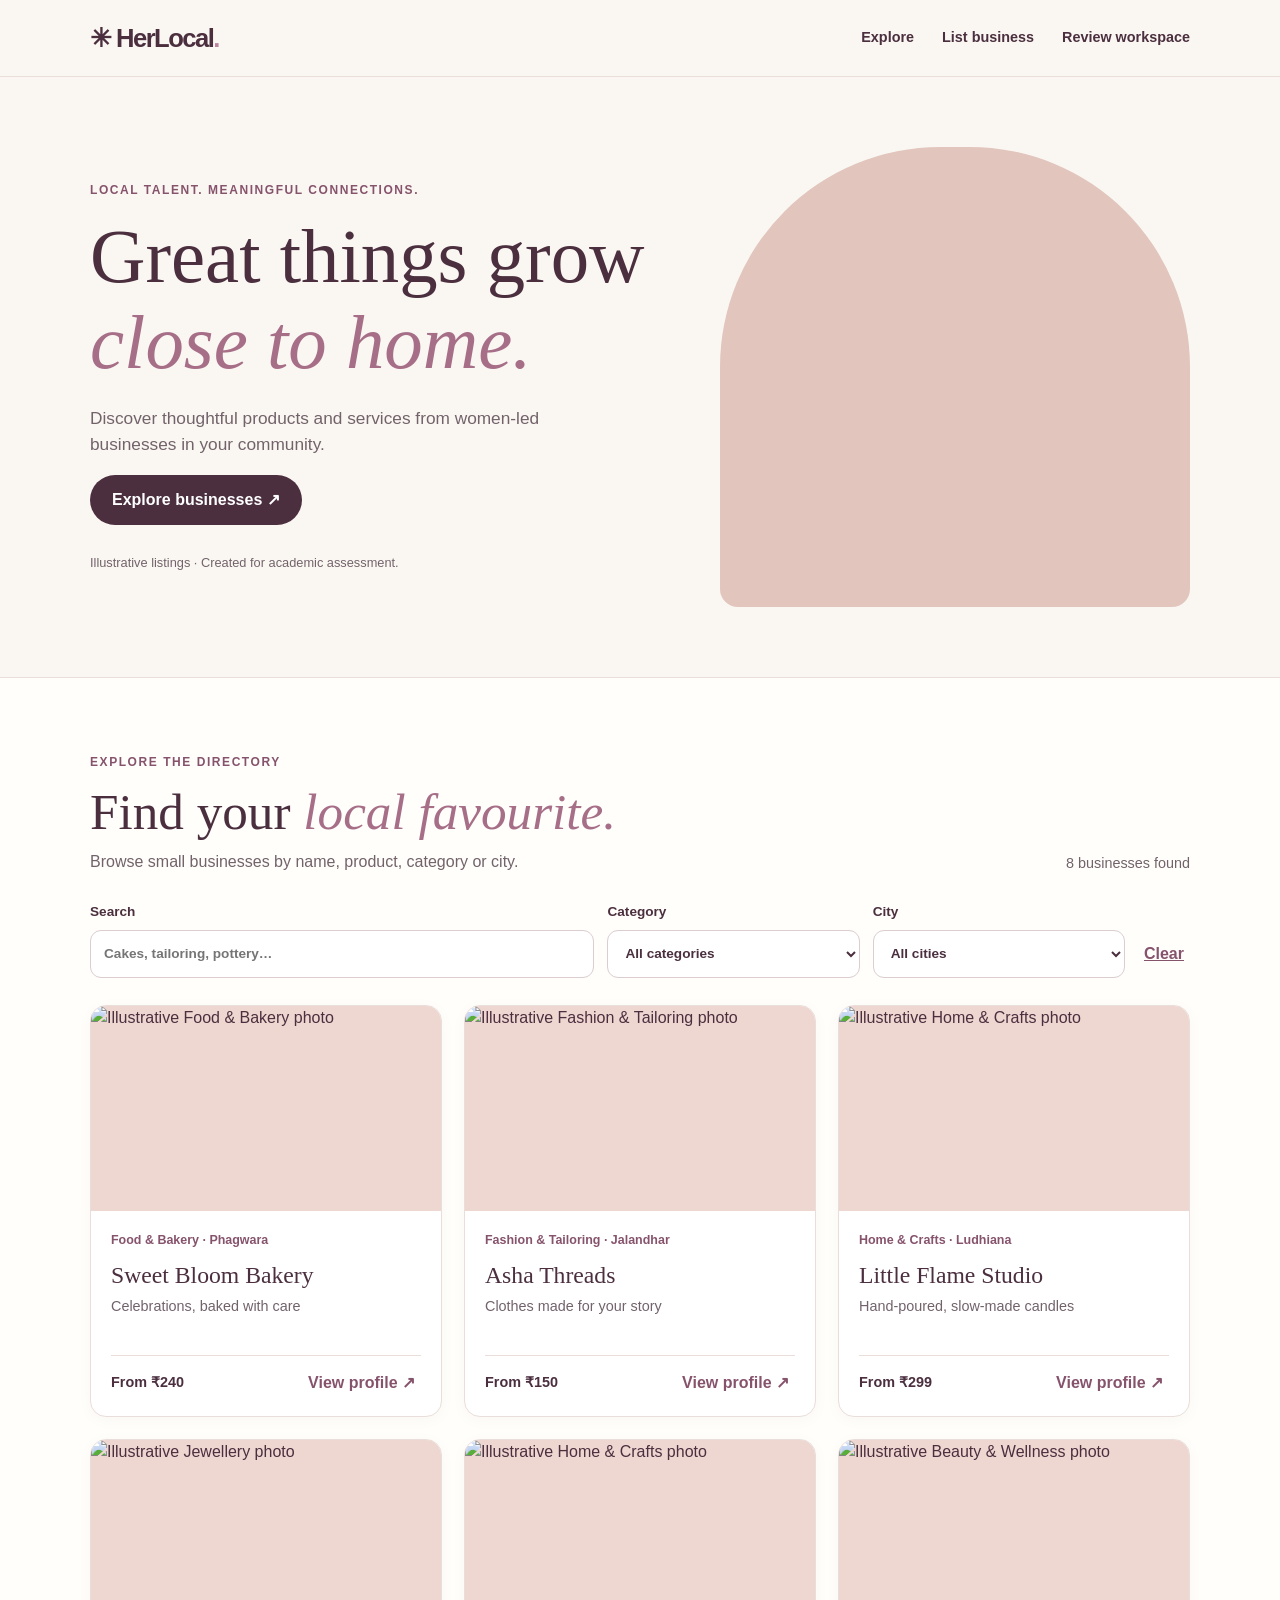
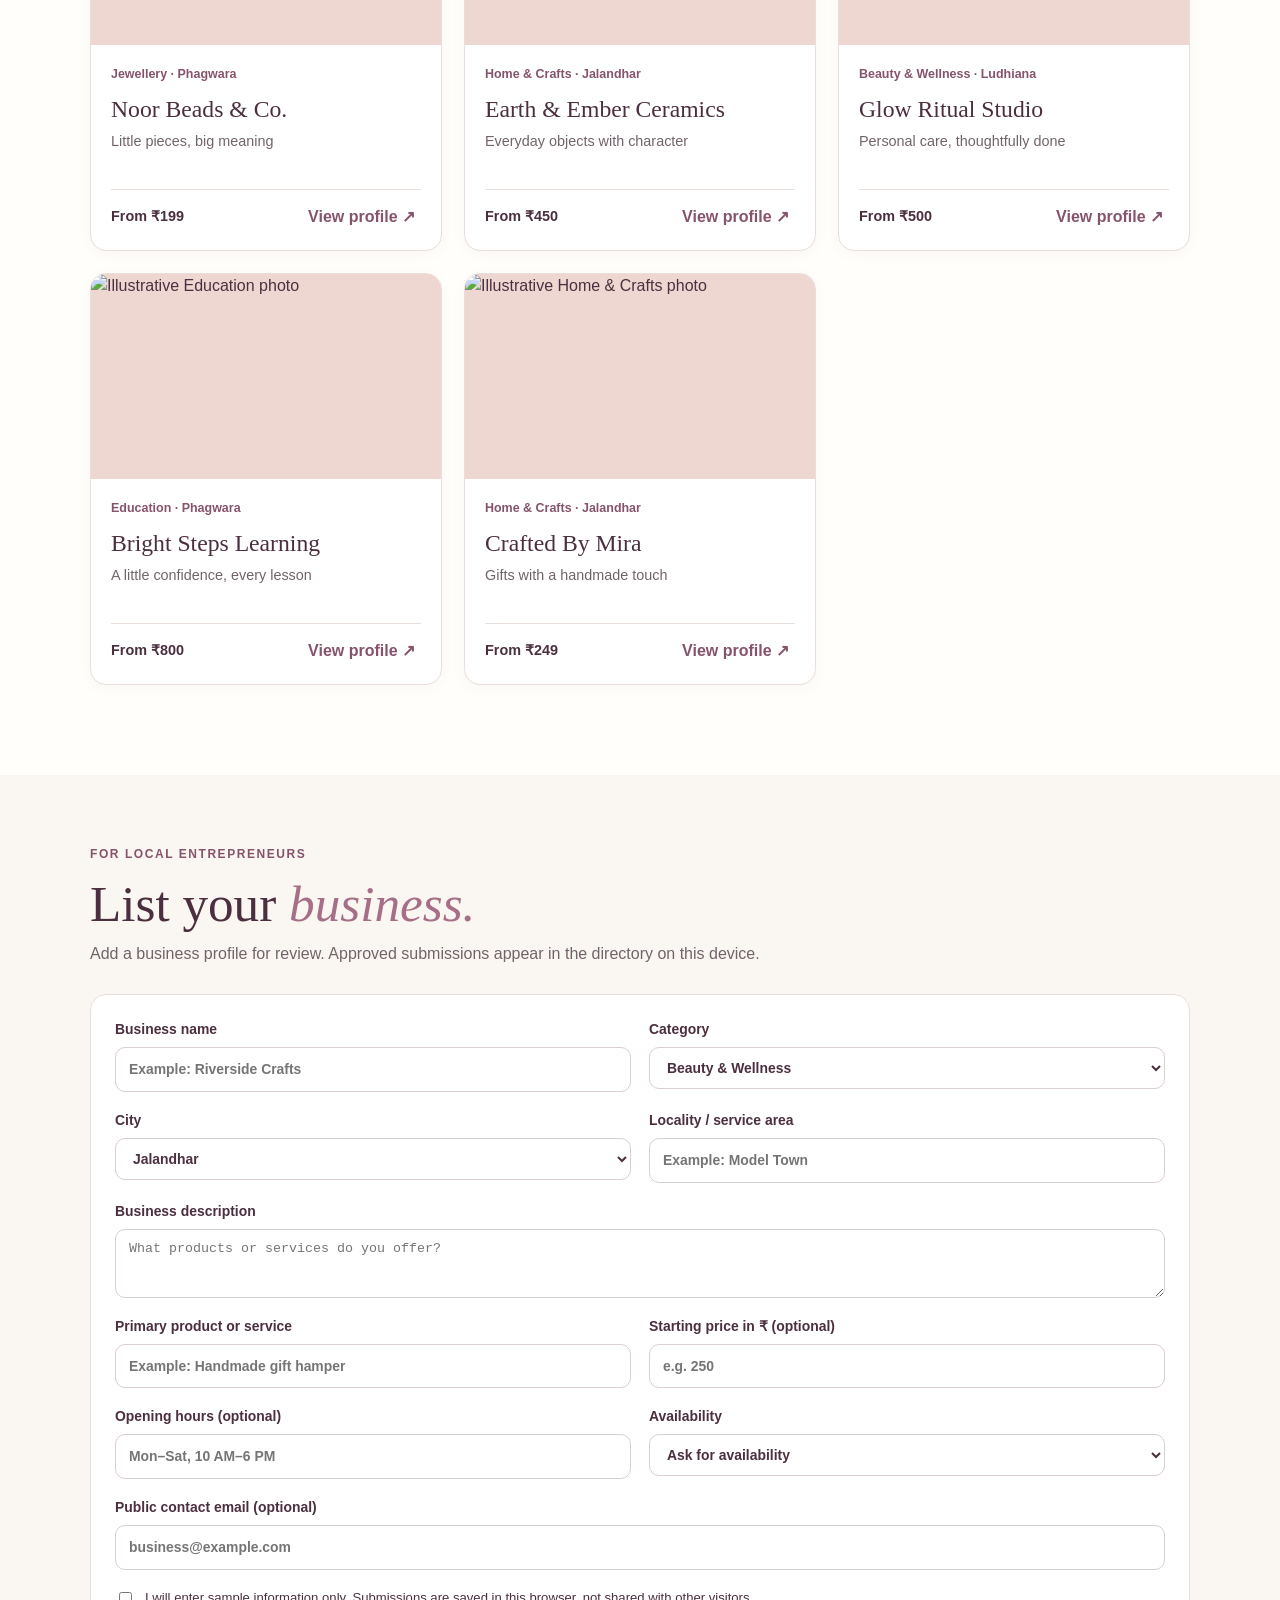
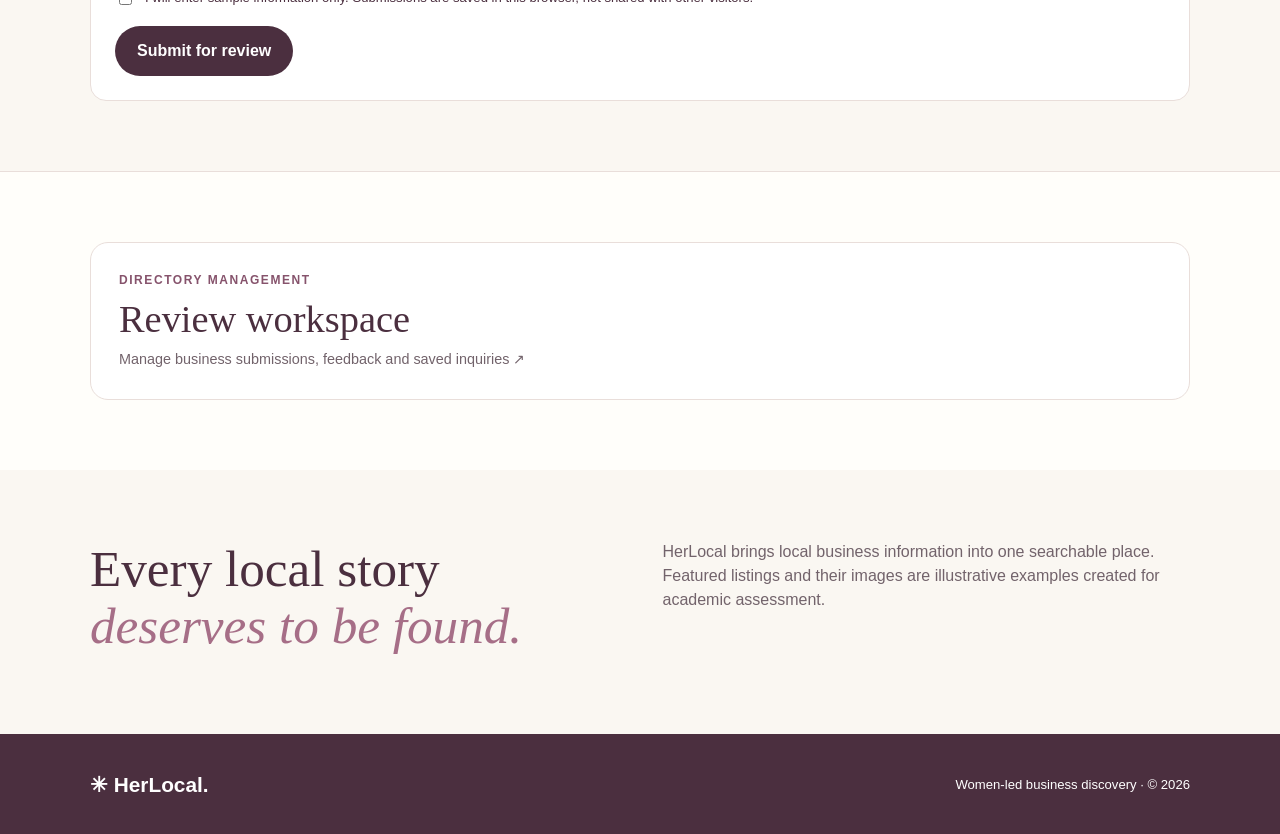
==== commit 45284330: "Complete HerLocal website features" ====
--- a/index.html
+++ b/index.html
@@ -18,7 +18,8 @@
       <a class="brand" href="#top">✳ HerLocal<span>.</span></a>
       <div class="nav-links">
         <a href="#directory">Explore</a>
-        <a href="#about">About</a>
+        <a href="#submit">List business</a>
+        <a href="#moderation">Review workspace</a>
       </div>
     </nav>
   </header>
@@ -30,7 +31,7 @@
         <h1 id="hero-title">Great things grow <em>close to home.</em></h1>
         <p class="intro">Discover thoughtful products and services from women-led businesses in your community.</p>
         <a class="button" href="#directory">Explore businesses ↗</a>
-        <p class="disclaimer">Academic demonstration · Business listings and details are fictional.</p>
+        <p class="disclaimer">Illustrative listings · Created for academic assessment.</p>
       </div>
       <div class="hero-image" role="img" aria-label="Illustrative photograph of handmade candles"></div>
     </section>
@@ -68,18 +69,82 @@
       </div>
     </section>
 
+    <section class="container feature-section" id="submit" aria-labelledby="submit-title">
+      <p class="eyebrow">For local entrepreneurs</p>
+      <h2 id="submit-title">List your <em>business.</em></h2>
+      <p class="section-intro">Add a business profile for review. Approved submissions appear in the directory on this device.</p>
+      <form id="business-form" class="panel form-grid">
+        <label>Business name <input name="name" maxlength="70" required placeholder="Example: Riverside Crafts"></label>
+        <label>Category <select id="submit-category" name="category" required></select></label>
+        <label>City <select id="submit-city" name="city" required></select></label>
+        <label>Locality / service area <input name="area" maxlength="70" required placeholder="Example: Model Town"></label>
+        <label class="full-width">Business description <textarea name="description" maxlength="500" required rows="3" placeholder="What products or services do you offer?"></textarea></label>
+        <label>Primary product or service <input name="offering" maxlength="80" required placeholder="Example: Handmade gift hamper"></label>
+        <label>Starting price in ₹ (optional) <input name="price" type="number" min="0" max="1000000" step="1" placeholder="e.g. 250"></label>
+        <label>Opening hours (optional) <input name="hours" maxlength="80" placeholder="Mon–Sat, 10 AM–6 PM"></label>
+        <label>Availability <select name="availability"><option>Ask for availability</option><option>In stock</option><option>Limited stock</option><option>Made to order</option><option>By appointment</option></select></label>
+        <label class="full-width">Public contact email (optional) <input name="email" type="email" maxlength="120" placeholder="business@example.com"></label>
+        <label class="check-label full-width"><input type="checkbox" required> I will enter sample information only. Submissions are saved in this browser, not shared with other visitors.</label>
+        <div class="full-width form-actions"><button class="button" type="submit">Submit for review</button><p class="status-note" id="submission-status" role="status" aria-live="polite"></p></div>
+      </form>
+    </section>
+
+    <section class="moderation-section" id="moderation" aria-labelledby="moderation-title">
+      <div class="container">
+        <details class="workspace-details">
+          <summary>
+            <span class="eyebrow">Directory management</span>
+            <span class="workspace-heading" id="moderation-title">Review workspace</span>
+            <span class="workspace-hint">Manage business submissions, feedback and saved inquiries <span aria-hidden="true">↗</span></span>
+          </summary>
+          <div class="workspace-content">
+            <p class="section-intro">Records are saved in this browser only. This workspace is publicly accessible; it does not provide authenticated administrator access.</p>
+            <div class="admin-columns">
+              <div class="panel"><h3>Business submissions</h3><div id="admin-businesses"></div></div>
+              <div class="panel"><h3>Review moderation</h3><div id="admin-reviews"></div></div>
+            </div>
+            <div class="panel inbox-panel"><h3>Inquiry inbox</h3><div id="admin-inquiries"></div></div>
+            <button type="button" id="reset-data" class="clear-button">Clear local records</button>
+          </div>
+        </details>
+      </div>
+    </section>
+
     <section class="container about" id="about">
       <h2>Every local story <em>deserves to be found.</em></h2>
-      <p>HerLocal is an academic prototype exploring how a directory can make women-led businesses easier to discover. All current listings use fictional data and illustrative images.</p>
+      <p>HerLocal brings local business information into one searchable place. Featured listings and their images are illustrative examples created for academic assessment.</p>
     </section>
   </main>
 
-  <footer><div class="container footer-content"><strong>✳ HerLocal.</strong><span>Made for discovery · Academic prototype © 2026</span></div></footer>
+  <footer><div class="container footer-content"><strong>✳ HerLocal.</strong><span>Women-led business discovery · © 2026</span></div></footer>
 
   <!-- A native dialog supports keyboard focus and Escape-to-close behavior. -->
   <dialog id="profile-dialog" aria-labelledby="profile-title">
     <button class="dialog-close" id="close-dialog" type="button" aria-label="Close profile">×</button>
     <div id="profile-content"></div>
+    <div class="profile-extras">
+      <section aria-labelledby="inquiry-heading">
+        <h3 id="inquiry-heading">Contact inquiry</h3>
+        <p class="small-note">Your inquiry is saved in this browser only. It is <strong>not delivered</strong> to a business.</p>
+        <form id="inquiry-form" class="form-grid">
+          <label>Display name <input name="name" maxlength="60" required placeholder="Your name"></label>
+          <label>Email (optional) <input name="email" type="email" maxlength="120" placeholder="you@example.com"></label>
+          <label class="full-width">Message <textarea name="message" rows="3" maxlength="600" required placeholder="I'd like to know more about..."></textarea></label>
+          <div class="full-width form-actions"><button class="button" type="submit">Save inquiry</button><span id="inquiry-status" class="status-note" role="status"></span></div>
+        </form>
+      </section>
+      <section aria-labelledby="reviews-heading">
+        <h3 id="reviews-heading">Customer feedback <span class="sample-label">Illustrative reviews</span></h3>
+        <p class="small-note">The initial reviews are illustrative examples, not verified customer experiences.</p>
+        <div id="reviews-list"></div>
+        <form id="review-form" class="form-grid review-form">
+          <label>Display name <input name="name" maxlength="60" required placeholder="Your name"></label>
+          <label>Rating <select name="rating" required><option value="">Choose a rating</option><option value="5">5 — Excellent</option><option value="4">4 — Good</option><option value="3">3 — Average</option><option value="2">2 — Below average</option><option value="1">1 — Poor</option></select></label>
+          <label class="full-width">Review <textarea name="message" rows="3" maxlength="400" required placeholder="Write your feedback"></textarea></label>
+          <div class="full-width form-actions"><button class="button" type="submit">Submit review</button><span id="review-status" class="status-note" role="status"></span></div>
+        </form>
+      </section>
+    </div>
   </dialog>
 </body>
 </html>
--- a/css/style.css
+++ b/css/style.css
@@ -113,3 +113,70 @@
   html { scroll-behavior: auto; }
   .business-card { transition: none; }
 }
+
+/* Forms, reviews and the local review workspace. */
+.feature-section, .moderation-section { padding-block: 70px; }
+.feature-section h2, .moderation-section h2 { font: 400 clamp(2.2rem, 4vw, 3.4rem)/1.12 Georgia, serif; margin-bottom: 10px; }
+.section-intro { max-width: 680px; margin-bottom: 28px; color: var(--muted); }
+.moderation-section { border-top: 1px solid var(--line); background: var(--white); }
+.panel { border: 1px solid var(--line); border-radius: 16px; background: white; padding: 24px; }
+.panel h3, .profile-extras h3 { font-size: 1.15rem; margin-bottom: 14px; }
+.form-grid { display: grid; grid-template-columns: repeat(2, minmax(0, 1fr)); gap: 18px; align-items: start; }
+.form-grid label { display: grid; gap: 7px; font-size: .87rem; font-weight: 700; }
+.form-grid input:not([type="checkbox"]), .form-grid select, .form-grid textarea {
+  width: 100%; min-width: 0; padding: 11px 13px; border: 1px solid #dbcdd0;
+  border-radius: 10px; color: var(--plum); background: white;
+}
+.form-grid textarea { resize: vertical; }
+.full-width { grid-column: 1 / -1; }
+.form-grid .check-label { display: flex; align-items: flex-start; gap: 10px; font-size: .82rem; font-weight: 400; }
+.check-label input { margin-top: 4px; accent-color: var(--accent); }
+.form-actions { display: flex; align-items: center; gap: 14px; flex-wrap: wrap; }
+.status-note { color: #406c50; font-size: .85rem; margin: 0; }
+.small-note { color: var(--muted); font-size: .85rem; }
+.profile-extras { padding: 0 32px 32px; }
+.profile-extras section { border-top: 1px solid var(--line); padding-top: 23px; margin-top: 24px; }
+.profile-extras .form-grid { gap: 12px; }
+.sample-label { display: inline-block; color: var(--muted); font: 400 .7rem 'Segoe UI', Arial, sans-serif; }
+.contact-link { display: inline-block; color: var(--accent); margin-top: 16px; font-weight: 700; text-decoration: underline; }
+.review-item { border-top: 1px solid var(--line); padding: 12px 0; }
+.review-item p { font-size: .9rem; margin: 6px 0; }
+.review-form { margin-top: 14px; }
+.mini-link { padding: 0; background: none; border: 0; color: var(--accent); text-decoration: underline; font-size: .8rem; }
+.admin-columns { display: grid; grid-template-columns: 1fr 1fr; gap: 20px; }
+.inbox-panel { margin-top: 20px; }
+.admin-row { border-top: 1px solid var(--line); padding: 14px 0; overflow-wrap: anywhere; }
+.admin-row strong { font-size: .9rem; }
+.admin-row p { margin: 6px 0; }
+.admin-actions { display: flex; flex-wrap: wrap; gap: 8px; }
+.small-button { padding: 7px 12px; color: var(--plum); background: var(--bg); border: 1px solid var(--line); border-radius: 8px; font-size: .83rem; }
+.small-button:hover { border-color: var(--accent); }
+#reset-data { margin-top: 14px; }
+
+@media (max-width: 700px) {
+  .admin-columns, .form-grid { grid-template-columns: 1fr; }
+  .full-width { grid-column: auto; }
+  .profile-extras { padding: 0 22px 24px; }
+  .nav { gap: 10px; flex-wrap: wrap; padding-block: 12px; }
+  .nav-links { flex-wrap: wrap; gap: 12px; }
+  .panel { padding: 18px; }
+}
+
+/* Small interaction details keep the interface polished without extra libraries. */
+.site-header { position: sticky; top: 0; z-index: 5; background: #faf7f2f5; backdrop-filter: blur(12px); }
+.button { transition: background-color .18s ease, transform .18s ease; }
+.button:hover { transform: translateY(-2px); }
+.business-card { box-shadow: 0 3px 16px #4b2f3f08; }
+.workspace-details { border: 1px solid var(--line); border-radius: 18px; background: white; overflow: hidden; }
+.workspace-details > summary { cursor: pointer; display: grid; gap: 8px; padding: 28px; list-style-position: inside; }
+.workspace-heading { font: 400 clamp(1.9rem, 3vw, 2.6rem)/1.15 Georgia, serif; }
+.workspace-hint { color: var(--muted); font-size: .9rem; }
+.workspace-content { border-top: 1px solid var(--line); padding: 26px; }
+.workspace-content .section-intro { margin-top: 0; }
+@media (max-width: 600px) {
+  .workspace-details > summary, .workspace-content { padding: 18px; }
+}
+@media (prefers-reduced-motion: reduce) {
+  .button { transition: none; }
+  .button:hover { transform: none; }
+}
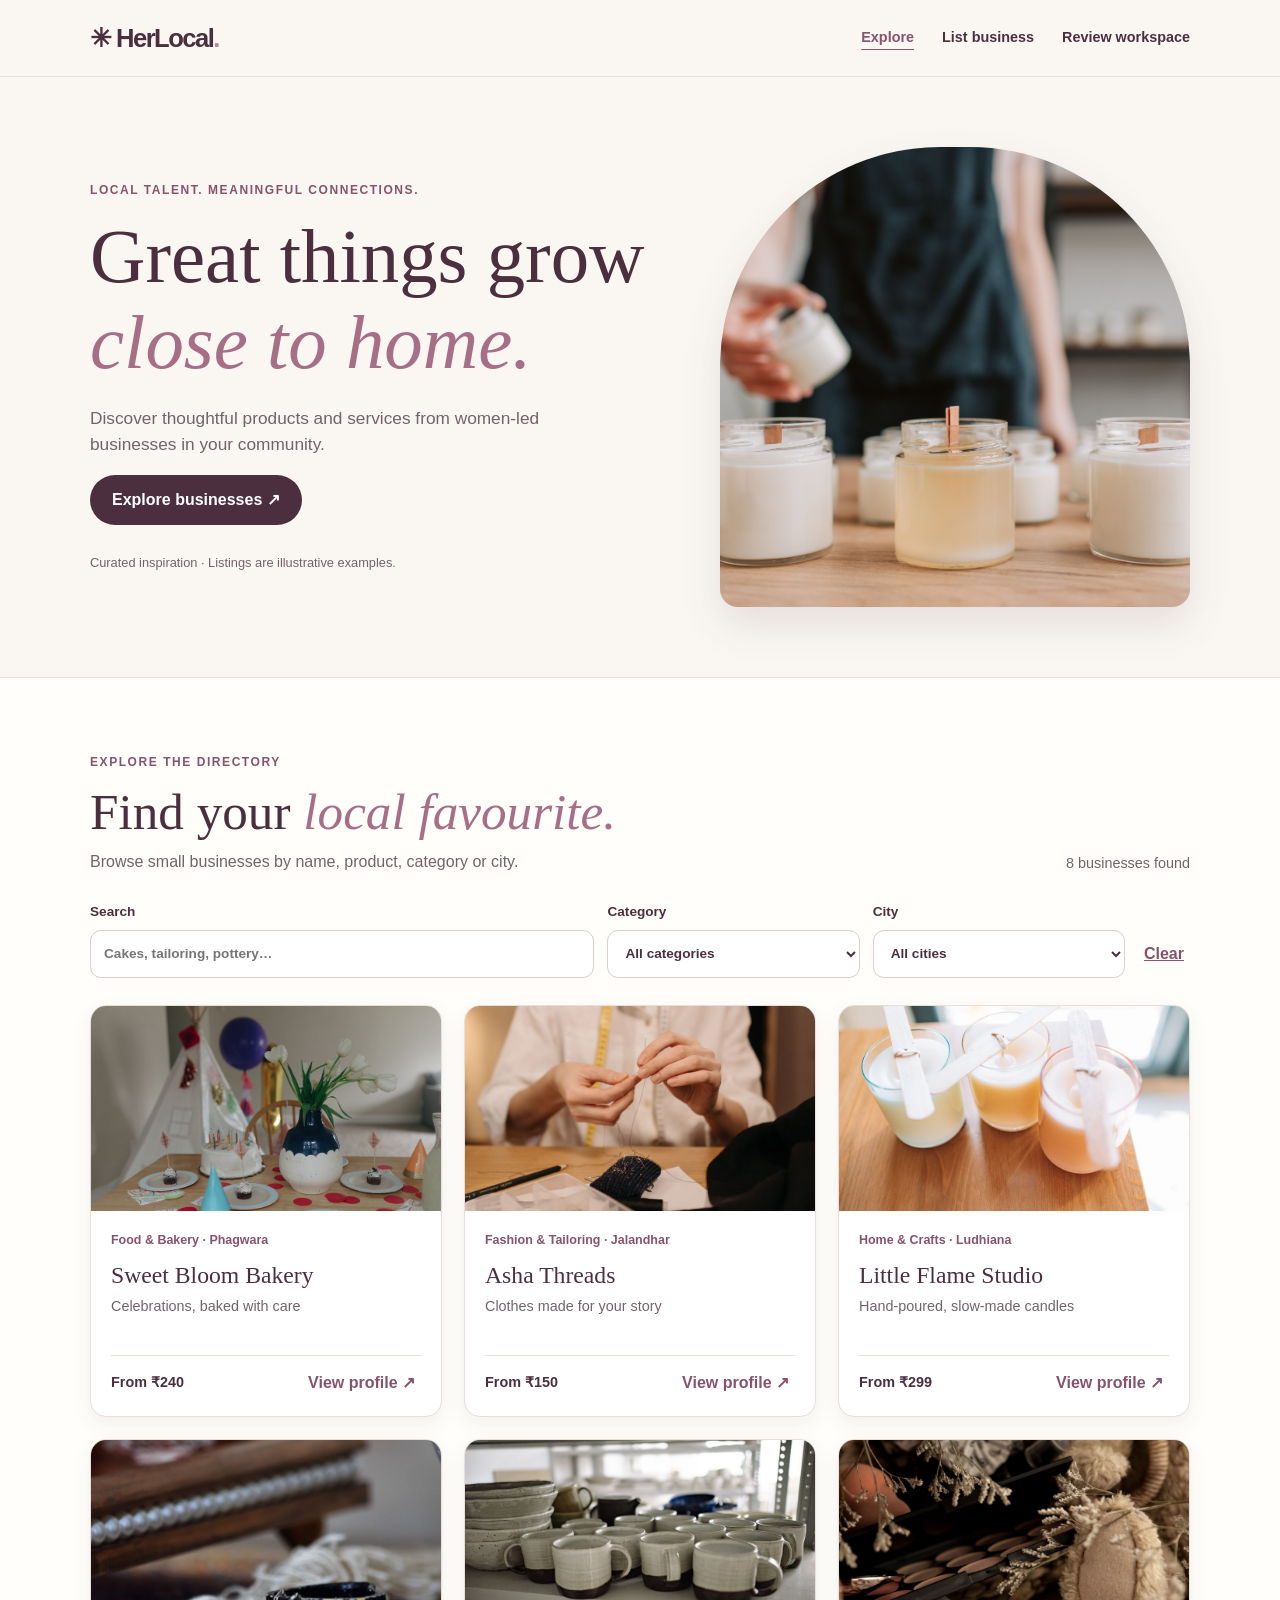
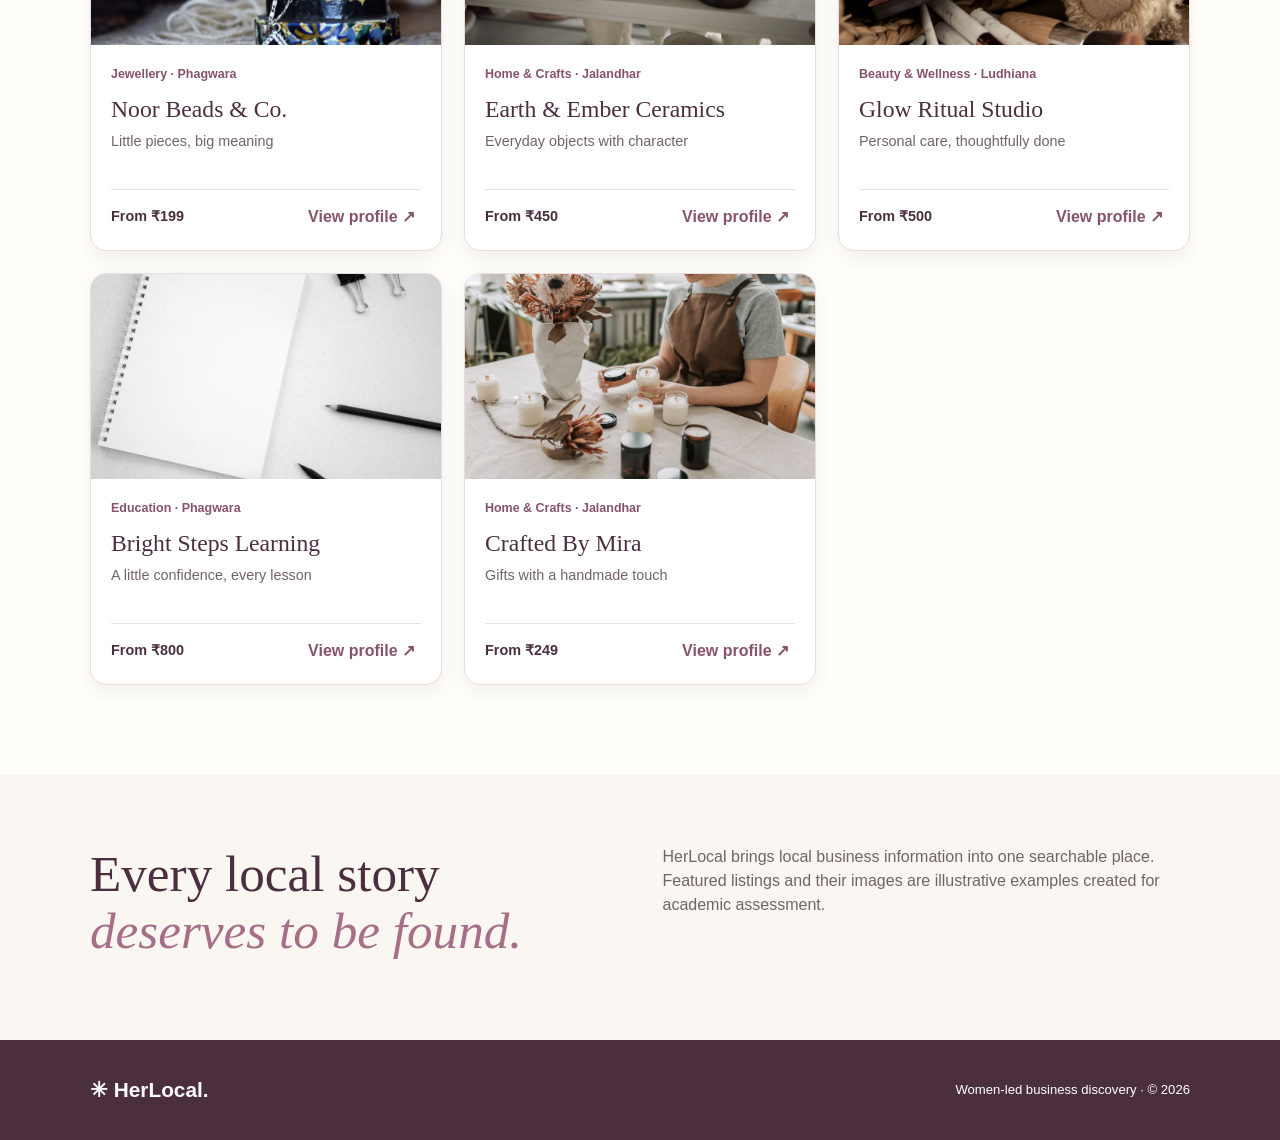
==== commit bfee2484: "Finalize HerLocal website and local images" ====
--- a/index.html
+++ b/index.html
@@ -10,16 +10,16 @@
   <script src="js/data.js" defer></script>
   <script src="js/app.js" defer></script>
 </head>
-<body>
+<body data-page="visitor">
   <a class="skip-link" href="#directory">Skip to businesses</a>
 
   <header class="site-header">
     <nav class="container nav" aria-label="Main navigation">
       <a class="brand" href="#top">✳ HerLocal<span>.</span></a>
       <div class="nav-links">
-        <a href="#directory">Explore</a>
-        <a href="#submit">List business</a>
-        <a href="#moderation">Review workspace</a>
+        <a class="is-current" aria-current="page" href="index.html#directory">Explore</a>
+        <a href="owner.html">List business</a>
+        <a href="admin.html">Review workspace</a>
       </div>
     </nav>
   </header>
@@ -31,7 +31,7 @@
         <h1 id="hero-title">Great things grow <em>close to home.</em></h1>
         <p class="intro">Discover thoughtful products and services from women-led businesses in your community.</p>
         <a class="button" href="#directory">Explore businesses ↗</a>
-        <p class="disclaimer">Illustrative listings · Created for academic assessment.</p>
+        <p class="disclaimer">Curated inspiration · Listings are illustrative examples.</p>
       </div>
       <div class="hero-image" role="img" aria-label="Illustrative photograph of handmade candles"></div>
     </section>
@@ -69,46 +69,7 @@
       </div>
     </section>
 
-    <section class="container feature-section" id="submit" aria-labelledby="submit-title">
-      <p class="eyebrow">For local entrepreneurs</p>
-      <h2 id="submit-title">List your <em>business.</em></h2>
-      <p class="section-intro">Add a business profile for review. Approved submissions appear in the directory on this device.</p>
-      <form id="business-form" class="panel form-grid">
-        <label>Business name <input name="name" maxlength="70" required placeholder="Example: Riverside Crafts"></label>
-        <label>Category <select id="submit-category" name="category" required></select></label>
-        <label>City <select id="submit-city" name="city" required></select></label>
-        <label>Locality / service area <input name="area" maxlength="70" required placeholder="Example: Model Town"></label>
-        <label class="full-width">Business description <textarea name="description" maxlength="500" required rows="3" placeholder="What products or services do you offer?"></textarea></label>
-        <label>Primary product or service <input name="offering" maxlength="80" required placeholder="Example: Handmade gift hamper"></label>
-        <label>Starting price in ₹ (optional) <input name="price" type="number" min="0" max="1000000" step="1" placeholder="e.g. 250"></label>
-        <label>Opening hours (optional) <input name="hours" maxlength="80" placeholder="Mon–Sat, 10 AM–6 PM"></label>
-        <label>Availability <select name="availability"><option>Ask for availability</option><option>In stock</option><option>Limited stock</option><option>Made to order</option><option>By appointment</option></select></label>
-        <label class="full-width">Public contact email (optional) <input name="email" type="email" maxlength="120" placeholder="business@example.com"></label>
-        <label class="check-label full-width"><input type="checkbox" required> I will enter sample information only. Submissions are saved in this browser, not shared with other visitors.</label>
-        <div class="full-width form-actions"><button class="button" type="submit">Submit for review</button><p class="status-note" id="submission-status" role="status" aria-live="polite"></p></div>
-      </form>
-    </section>
 
-    <section class="moderation-section" id="moderation" aria-labelledby="moderation-title">
-      <div class="container">
-        <details class="workspace-details">
-          <summary>
-            <span class="eyebrow">Directory management</span>
-            <span class="workspace-heading" id="moderation-title">Review workspace</span>
-            <span class="workspace-hint">Manage business submissions, feedback and saved inquiries <span aria-hidden="true">↗</span></span>
-          </summary>
-          <div class="workspace-content">
-            <p class="section-intro">Records are saved in this browser only. This workspace is publicly accessible; it does not provide authenticated administrator access.</p>
-            <div class="admin-columns">
-              <div class="panel"><h3>Business submissions</h3><div id="admin-businesses"></div></div>
-              <div class="panel"><h3>Review moderation</h3><div id="admin-reviews"></div></div>
-            </div>
-            <div class="panel inbox-panel"><h3>Inquiry inbox</h3><div id="admin-inquiries"></div></div>
-            <button type="button" id="reset-data" class="clear-button">Clear local records</button>
-          </div>
-        </details>
-      </div>
-    </section>
 
     <section class="container about" id="about">
       <h2>Every local story <em>deserves to be found.</em></h2>
--- a/css/style.css
+++ b/css/style.css
@@ -39,7 +39,11 @@
 .disclaimer { margin: 28px 0 0; font-size: .8rem; color: var(--muted); }
 .hero-image {
   min-height: 460px; border-radius: 220px 220px 18px 18px;
-  background: #e2c6be url('https://images.pexels.com/photos/6755793/pexels-photo-6755793.jpeg?auto=compress&cs=tinysrgb&w=1200') center / cover;
+  background-color: #e6d8d2;
+  background-image: url("../assets/images/visitor-hero.jpg"), url("https://images.pexels.com/photos/6755627/pexels-photo-6755627.jpeg?auto=compress&cs=tinysrgb&w=1200");
+  background-position: center;
+  background-size: cover;
+  background-repeat: no-repeat;
 }
 
 /* Filters and listing cards */
@@ -180,3 +184,74 @@
   .button { transition: none; }
   .button:hover { transform: none; }
 }
+
+/* Three page experiences share one quiet editorial visual language. */
+.nav-links a.is-current { color: var(--accent); text-decoration: underline; text-underline-offset: 7px; }
+.page-intro { display: grid; grid-template-columns: 1.1fr .9fr; gap: 54px; align-items: center; padding-block: 58px 26px; }
+.page-intro h1 { font-size: clamp(2.75rem, 5vw, 4.8rem); }
+.page-intro-copy { padding-block: 35px; }
+.page-intro-photo { height: 350px; border-radius: 150px 150px 18px 18px; background-color: #e5d6cf; background-position: center; background-repeat: no-repeat; background-size: cover; }
+.owner-photo {
+  background-image: url("../assets/images/owner-hero.jpg"), url("https://images.pexels.com/photos/7857530/pexels-photo-7857530.jpeg?auto=compress&cs=tinysrgb&w=1200");
+}
+.admin-photo {
+  background-image: url("../assets/images/admin-hero.jpg"), url("https://images.pexels.com/photos/34147402/pexels-photo-34147402.jpeg?auto=compress&cs=tinysrgb&w=1200");
+}
+.admin-intro .page-intro-photo { height: 250px; border-radius: 18px; background-position: center 45%; }
+.text-link { display: inline-block; margin-top: 14px; border-bottom: 1px solid var(--accent); padding-bottom: 4px; color: var(--accent); font-weight: 700; }
+.owner-intro + .feature-section { padding-top: 32px; }
+.admin-intro + .moderation-section { border-top: 0; background: transparent; padding-top: 26px; }
+.admin-intro + .moderation-section .workspace-content { border-top: 0; padding: 24px; }
+.admin-intro + .moderation-section .workspace-heading { margin: 0 0 12px; font-size: 2rem; }
+@media (max-width: 700px) {
+  .page-intro { grid-template-columns: 1fr; gap: 12px; padding-block: 28px 8px; }
+  .page-intro-copy { padding-block: 16px; }
+  .page-intro-photo { height: 260px; border-radius: 130px 130px 14px 14px; }
+  .admin-intro .page-intro-photo { height: 200px; }
+}
+
+/* Restrained polish: no animation library or extra JavaScript needed. */
+.hero-image, .page-intro-photo {
+  box-shadow: 0 18px 40px rgba(75, 47, 63, .12);
+  transition: transform .3s ease, box-shadow .3s ease;
+}
+.hero-image:hover, .page-intro-photo:hover {
+  transform: translateY(-3px);
+  box-shadow: 0 23px 45px rgba(75, 47, 63, .16);
+}
+.panel {
+  box-shadow: 0 7px 24px rgba(75, 47, 63, .045);
+}
+.business-card {
+  box-shadow: 0 7px 20px rgba(75, 47, 63, .075);
+}
+.business-card:hover {
+  transform: translateY(-5px);
+  box-shadow: 0 17px 36px rgba(75, 47, 63, .13);
+}
+.button, .small-button, .view-button, .text-link {
+  transition: transform .2s ease, box-shadow .2s ease, background-color .2s ease;
+}
+.button:hover {
+  box-shadow: 0 7px 20px rgba(75, 47, 63, .18);
+}
+.button:active, .small-button:active {
+  transform: translateY(0);
+}
+@keyframes herlocal-enter {
+  from { opacity: 0; transform: translateY(12px); }
+  to { opacity: 1; transform: translateY(0); }
+}
+/* Gentle entrance on page load; avoids scroll-event listeners. */
+.hero > div:first-child, .page-intro-copy {
+  animation: herlocal-enter .65s ease-out both;
+}
+.hero-image, .page-intro-photo {
+  animation: herlocal-enter .7s .08s ease-out both;
+}
+@media (prefers-reduced-motion: reduce) {
+  .hero > div:first-child, .page-intro-copy,
+  .hero-image, .page-intro-photo { animation: none; }
+  .hero-image, .page-intro-photo,
+  .button, .small-button, .view-button, .text-link { transition: none; }
+}
